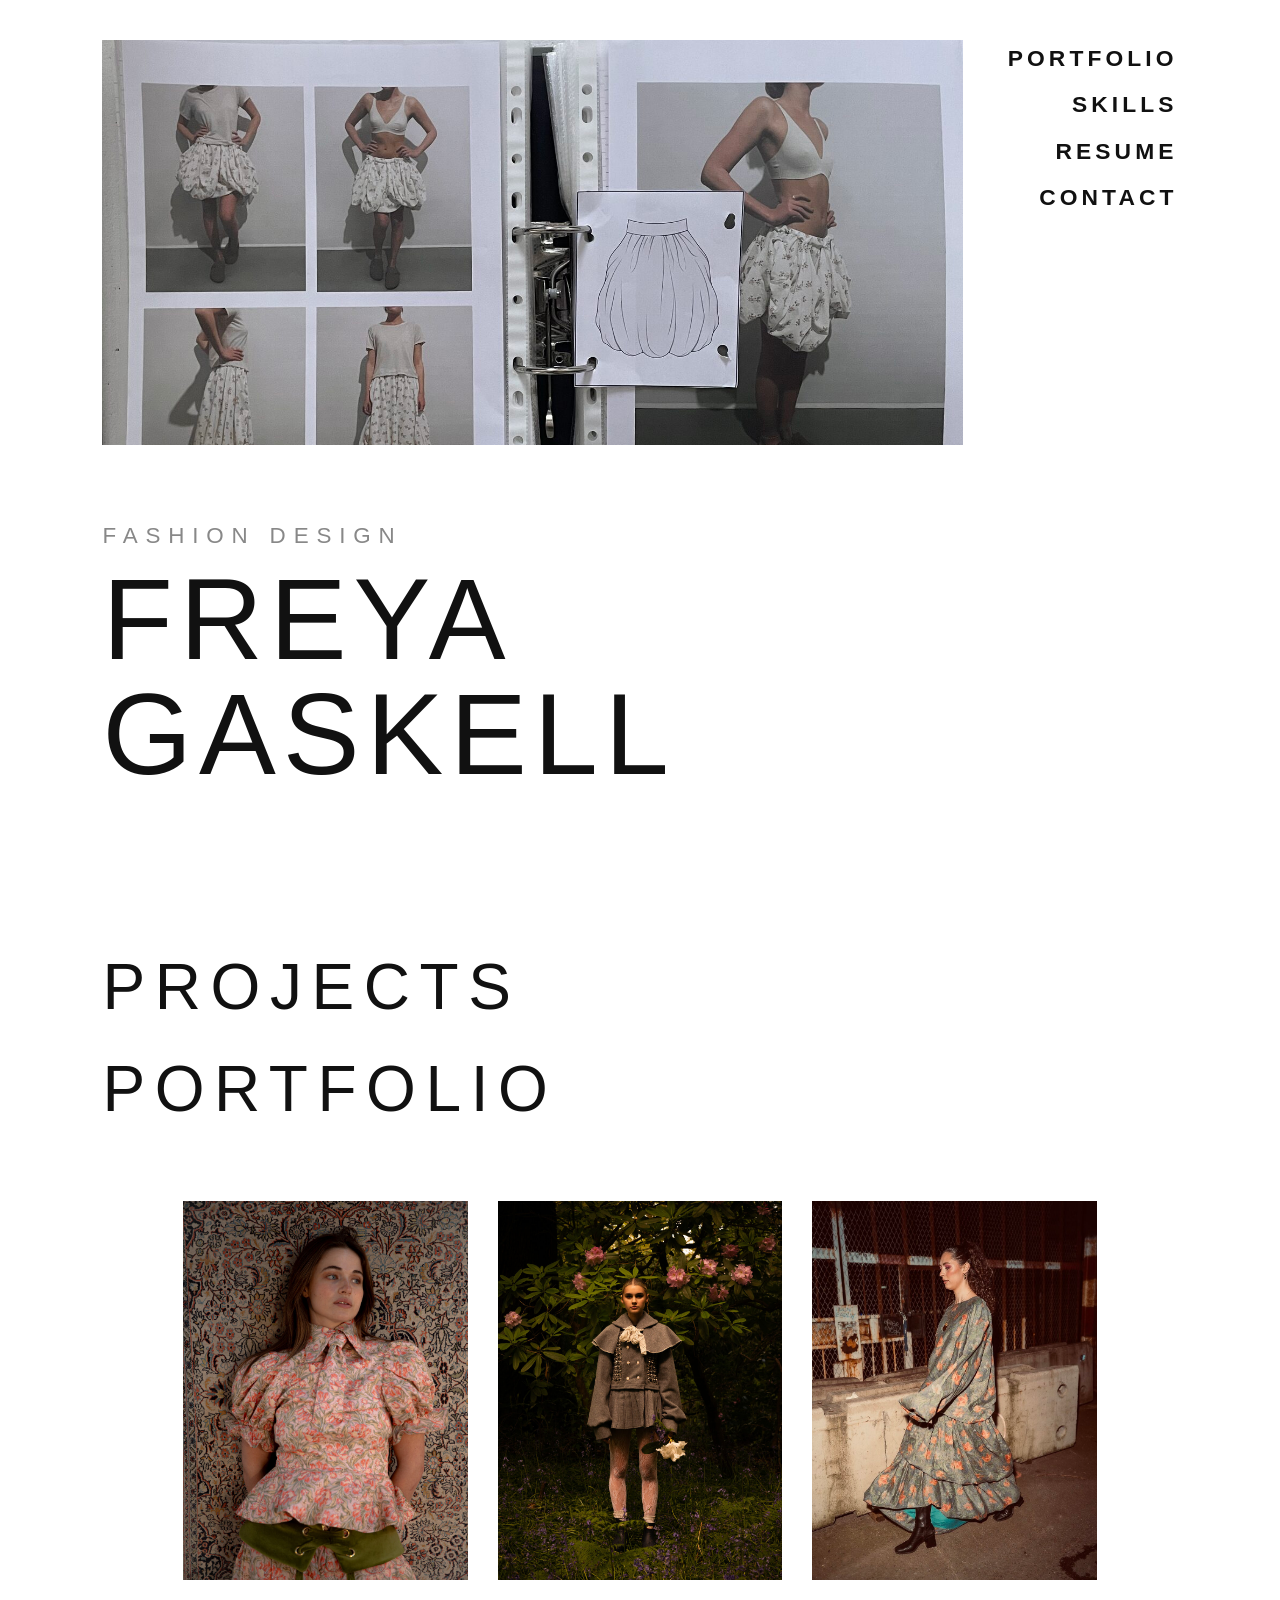
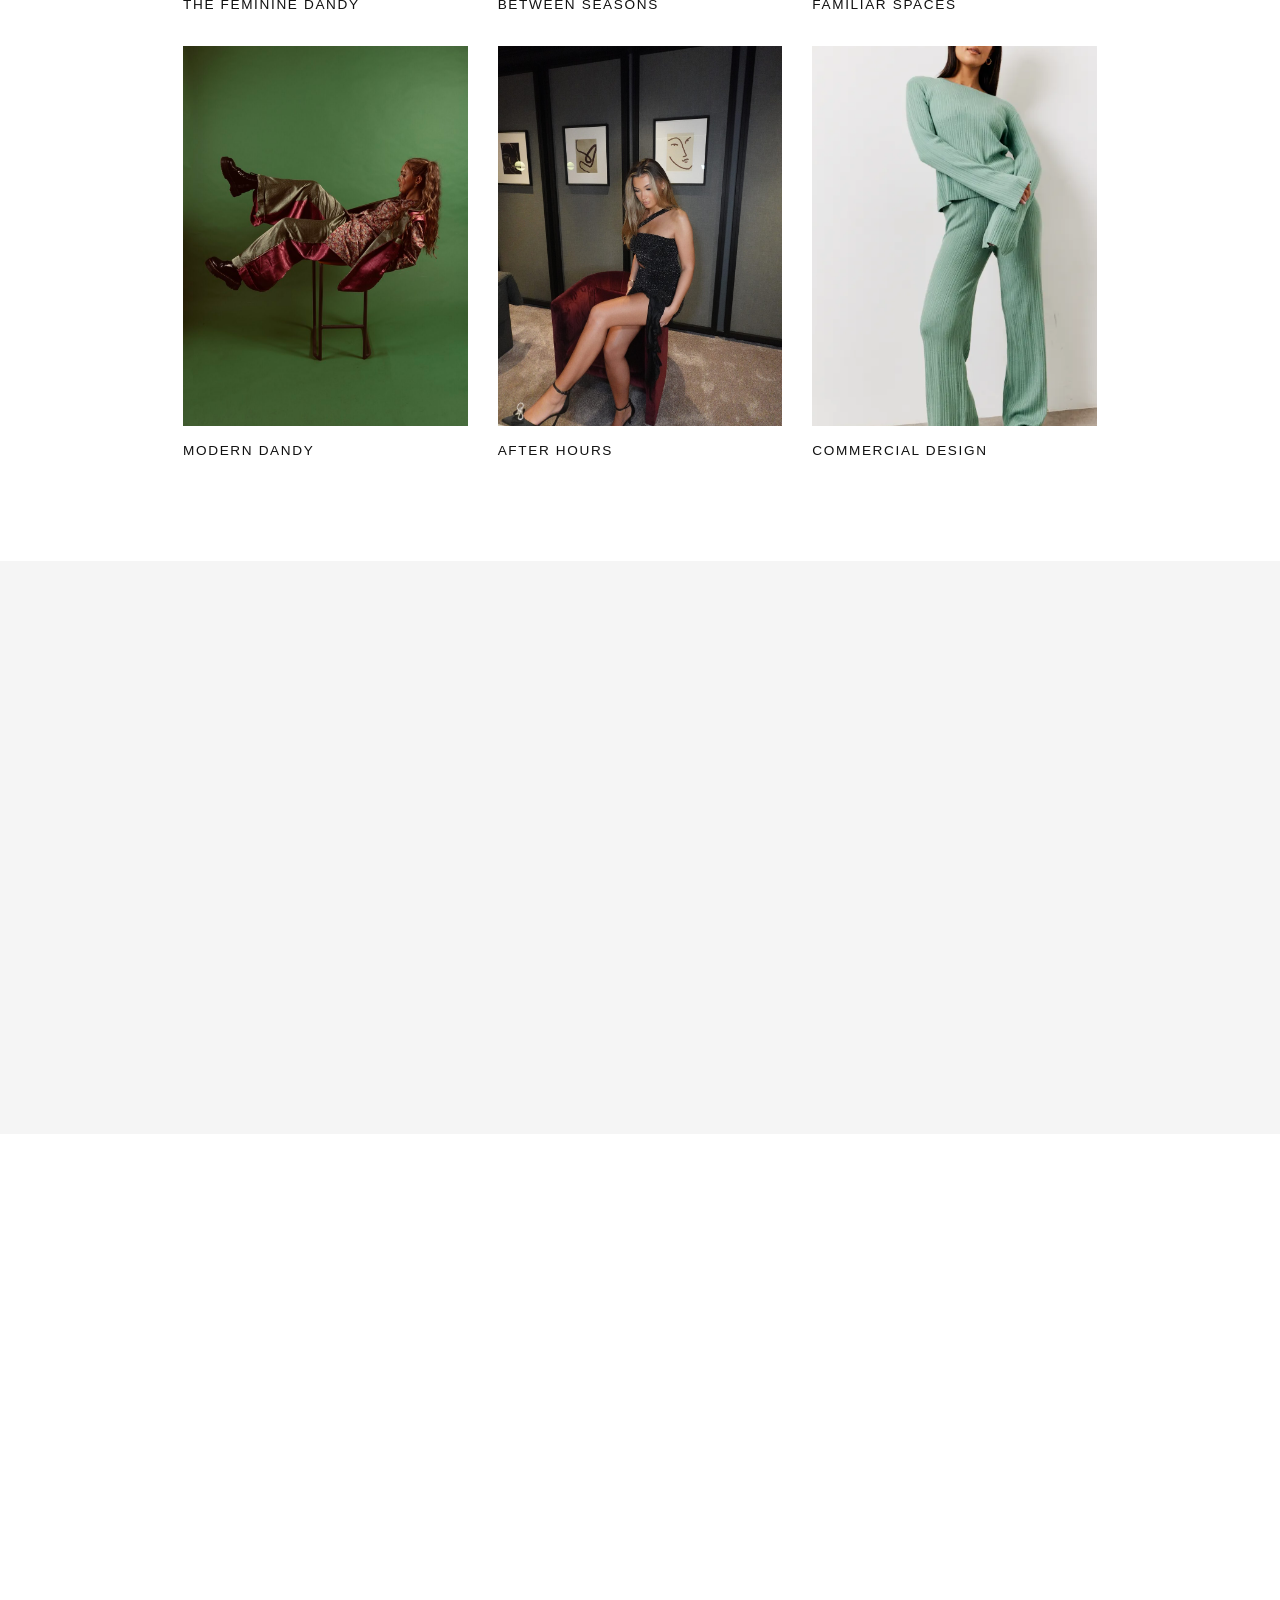
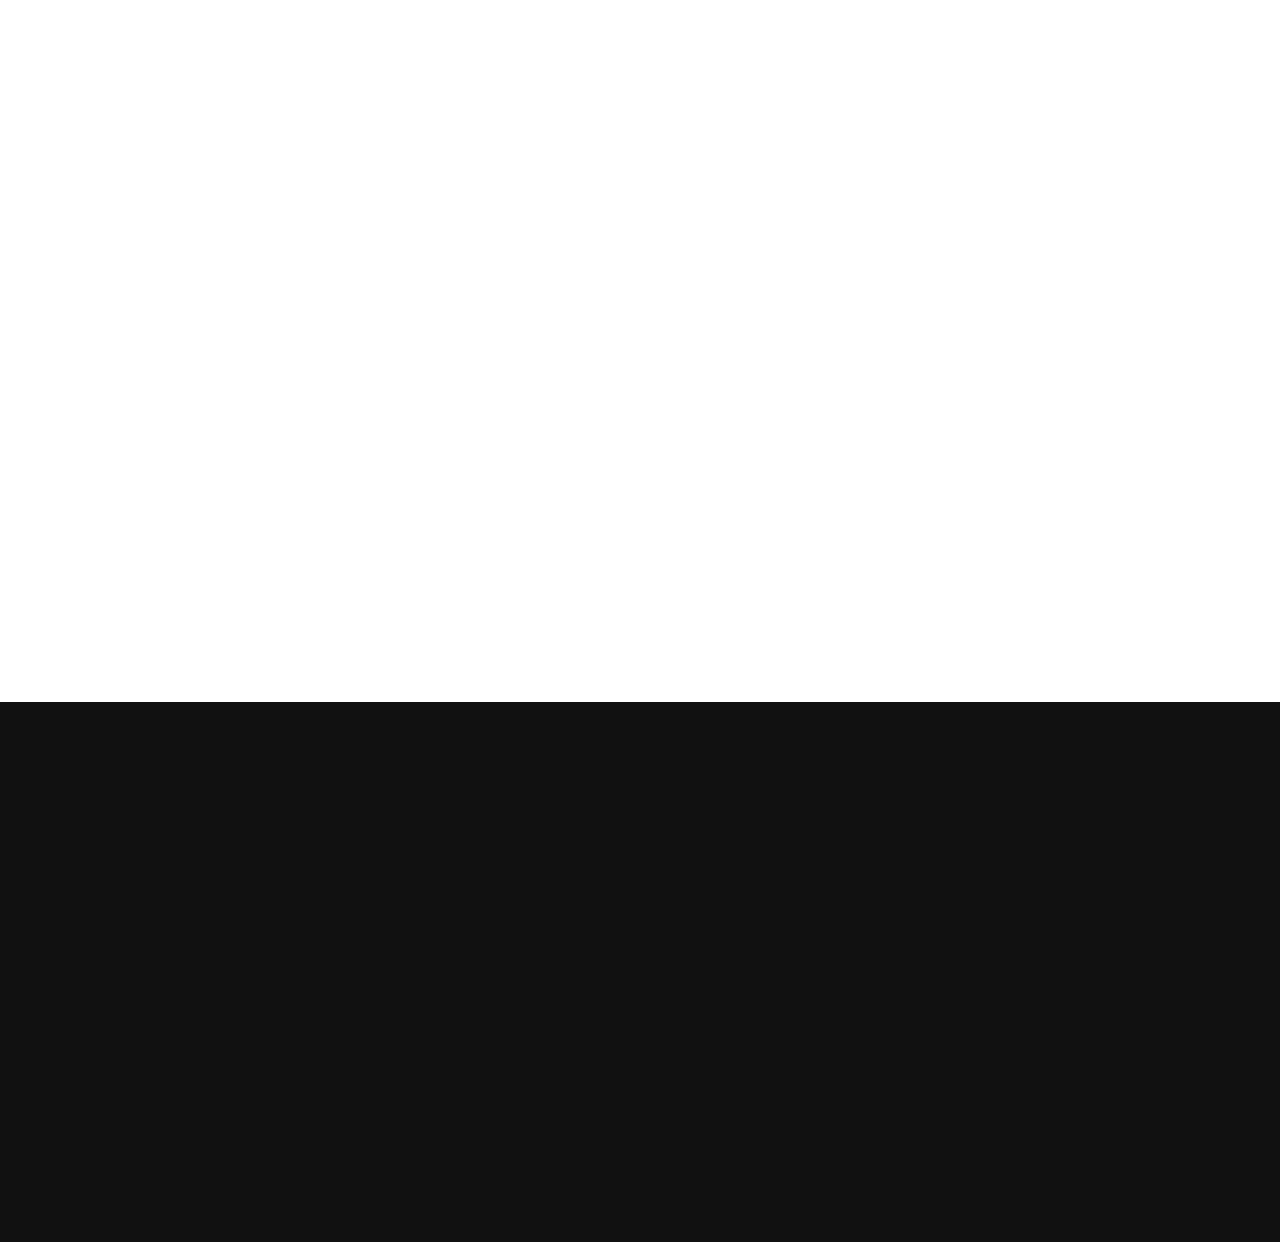
==== index.html @ 7c564629 "Add Familiar Spaces project page, fix back button links, update card image Co-Authored-By: Claude So" ====
<!DOCTYPE html>
<html lang="en">
<head>
<meta charset="UTF-8">
<meta name="viewport" content="width=device-width, initial-scale=1.0">
<title>Freya Gaskell — Fashion Design Portfolio</title>
<meta name="description" content="Fashion design portfolio of Freya Gaskell — BA Fashion Design & Technology student at Manchester Metropolitan University. Projects, skills, resume and contact.">
<link rel="icon" href="data:image/svg+xml,<svg xmlns='http://www.w3.org/2000/svg' viewBox='0 0 100 100'><text y='.9em' font-size='90'>✦</text></svg>">
<link href="https://fonts.cdnfonts.com/css/glacial-indifference-2" rel="stylesheet">
<style>
  /* ── Reset & Base ── */
  *, *::before, *::after { margin: 0; padding: 0; box-sizing: border-box; }

  :root {
    --gold: #C9A96E;
    --gold-light: rgba(201, 169, 110, 0.15);
    --black: #111;
    --white: #fff;
    --grey: #888;
    --light-grey: #f5f5f5;
    --heading: 'Glacial Indifference', Helvetica, Arial, sans-serif;
    --body: 'Glacial Indifference', Helvetica, Arial, sans-serif;
  }

  html {
    scroll-behavior: smooth;
    font-size: 16px;
  }

  body {
    font-family: var(--body);
    font-weight: 300;
    color: var(--black);
    background: var(--white);
    line-height: 1.6;
    overflow-x: hidden;
    -webkit-font-smoothing: antialiased;
  }

  ::selection {
    background: var(--gold);
    color: var(--white);
  }

  img { display: block; max-width: 100%; }

  a {
    color: inherit;
    text-decoration: none;
  }

  /* ── Fade-in animation ── */
  .reveal {
    opacity: 0;
    transform: translateY(30px);
    transition: opacity 0.8s ease, transform 0.8s ease;
  }
  .reveal.visible {
    opacity: 1;
    transform: translateY(0);
  }

  /* ── Section common ── */
  section {
    width: 100%;
    padding: 36px 8% 100px;
    scroll-margin-top: 56px;
  }

  #hero {
    scroll-margin-top: 0;
  }

  .section-heading {
    font-family: var(--heading);
    font-weight: 300;
    font-size: clamp(2.4rem, 5vw, 4rem);
    letter-spacing: 0.15em;
    text-transform: uppercase;
    margin-bottom: 60px;
  }

  .section-label {
    font-family: var(--body);
    font-weight: 400;
    font-size: 0.72rem;
    letter-spacing: 0.28em;
    text-transform: uppercase;
    color: var(--grey);
    margin-bottom: 10px;
    display: block;
  }

  #contact .section-label {
    color: rgba(255,255,255,0.45);
  }

  /* ═══════════════════════════════════
     STICKY NAV
  ═══════════════════════════════════ */
  .sticky-nav {
    position: fixed;
    top: 0;
    left: 0;
    right: 0;
    z-index: 900;
    background: rgba(255,255,255,0.95);
    backdrop-filter: blur(10px);
    -webkit-backdrop-filter: blur(10px);
    display: flex;
    align-items: center;
    justify-content: space-between;
    padding: 16px 8%;
    border-bottom: 1px solid rgba(0,0,0,0.06);
    transform: translateY(-100%);
    transition: transform 0.4s ease;
  }

  .sticky-nav.visible {
    transform: translateY(0);
  }

  .sticky-nav-brand {
    font-family: var(--heading);
    font-weight: 400;
    font-size: 0.8rem;
    letter-spacing: 0.22em;
    text-transform: uppercase;
  }

  .sticky-nav-links {
    display: flex;
    gap: 28px;
  }

  .sticky-nav-links a {
    font-family: var(--body);
    font-weight: 500;
    font-size: 0.78rem;
    letter-spacing: 0.14em;
    text-transform: uppercase;
    color: var(--grey);
    transition: color 0.3s;
  }

  .sticky-nav-links a:hover,
  .sticky-nav-links a.active {
    color: var(--black);
  }

  .sticky-nav-links a.active {
    border-bottom: 1px solid var(--gold);
    padding-bottom: 2px;
  }

  /* ═══════════════════════════════════
     BACK TO TOP
  ═══════════════════════════════════ */
  .back-to-top {
    position: fixed;
    bottom: 32px;
    right: 32px;
    z-index: 800;
    width: 44px;
    height: 44px;
    border-radius: 50%;
    background: var(--black);
    color: var(--white);
    border: none;
    cursor: pointer;
    display: flex;
    align-items: center;
    justify-content: center;
    opacity: 0;
    pointer-events: none;
    transform: translateY(10px);
    transition: opacity 0.3s, transform 0.3s, background 0.3s;
  }

  .back-to-top.visible {
    opacity: 1;
    pointer-events: all;
    transform: translateY(0);
  }

  .back-to-top:hover {
    background: var(--gold);
  }

  .back-to-top svg {
    width: 18px;
    height: 18px;
  }

  /* ═══════════════════════════════════
     HERO
  ═══════════════════════════════════ */
  #hero {
    min-height: 100vh;
    display: flex;
    flex-direction: column;
    align-items: flex-start;
    padding-top: 0;
    padding-bottom: 12vh;
    position: relative;
  }

  .hero-banner {
    width: 80%;
    max-height: 45vh;
    margin-top: 40px;
    overflow: hidden;
  }

  .hero-banner img {
    width: 100%;
    height: 100%;
    object-fit: cover;
    object-position: center top;
  }

  .hero-content {
    margin-top: auto;
  }

  .hero-nav {
    position: absolute;
    top: 40px;
    right: 8%;
    display: flex;
    flex-direction: column;
    align-items: flex-end;
    gap: 10px;
  }

  .hero-nav a {
    transition: color 0.3s;
  }

  .hero-nav a:hover {
    color: var(--gold);
  }

  .nav-link {
    font-family: var(--body);
    font-weight: 600;
    font-size: 1.425rem;
    letter-spacing: 0.18em;
    text-transform: uppercase;
  }

  .hero-subtitle {
    font-family: var(--heading);
    font-weight: 300;
    font-size: clamp(1rem, 2vw, 1.4rem);
    letter-spacing: 0.35em;
    text-transform: uppercase;
    color: var(--grey);
    margin-bottom: 8px;
  }

  .hero-title {
    font-family: var(--heading);
    font-weight: 300;
    font-size: clamp(3.2rem, 9vw, 7.5rem);
    letter-spacing: 0.06em;
    line-height: 1;
    text-transform: uppercase;
  }

  /* ═══════════════════════════════════
     PORTFOLIO
  ═══════════════════════════════════ */
  #portfolio {
    background: var(--white);
  }

  .portfolio-grid {
    display: grid;
    grid-template-columns: repeat(3, 1fr);
    gap: 30px;
    max-width: 85%;
    margin: 0 auto;
  }

  .portfolio-card {
    cursor: pointer;
    position: relative;
  }

  .portfolio-card .card-img {
    position: relative;
    overflow: hidden;
    aspect-ratio: 3/4;
    background: var(--light-grey);
  }

  .portfolio-card .card-img img {
    width: 100%;
    height: 100%;
    object-fit: cover;
    transition: transform 0.6s ease;
  }

  .portfolio-card .card-img::after {
    content: '';
    position: absolute;
    inset: 0;
    background: var(--gold);
    opacity: 0;
    transition: opacity 0.4s ease;
    pointer-events: none;
  }

  .portfolio-card:hover .card-img::after {
    opacity: 0.18;
  }

  .portfolio-card:hover .card-img img {
    transform: scale(1.03);
  }

  .portfolio-card .card-title {
    font-family: var(--body);
    font-weight: 400;
    font-size: 0.85rem;
    letter-spacing: 0.12em;
    text-transform: uppercase;
    margin-top: 14px;
  }

  /* ── Project Detail Overlay ── */
  .project-overlay {
    position: fixed;
    inset: 0;
    background: var(--white);
    z-index: 1000;
    overflow-y: auto;
    opacity: 0;
    pointer-events: none;
    transition: opacity 0.5s ease;
  }

  .project-overlay.active {
    opacity: 1;
    pointer-events: all;
  }

  .project-detail {
    max-width: 900px;
    margin: 0 auto;
    padding: 60px 8%;
  }

  .project-back {
    display: inline-flex;
    align-items: center;
    gap: 8px;
    font-family: var(--body);
    font-weight: 400;
    font-size: 0.85rem;
    letter-spacing: 0.12em;
    text-transform: uppercase;
    cursor: pointer;
    background: none;
    border: none;
    color: var(--black);
    margin-bottom: 40px;
    transition: color 0.3s;
  }

  .project-back:hover {
    color: var(--gold);
  }

  .project-back svg {
    width: 18px;
    height: 18px;
  }

  .project-detail-img {
    width: 100%;
    aspect-ratio: 16/10;
    background: var(--light-grey);
    margin-bottom: 40px;
    overflow: hidden;
  }

  .project-detail-img img {
    width: 100%;
    height: 100%;
    object-fit: cover;
  }

  .project-detail h2 {
    font-family: var(--heading);
    font-weight: 400;
    font-size: clamp(1.8rem, 4vw, 2.8rem);
    letter-spacing: 0.08em;
    text-transform: uppercase;
    margin-bottom: 24px;
  }

  .project-detail p {
    font-family: var(--body);
    font-weight: 300;
    font-size: 1rem;
    line-height: 1.8;
    color: #444;
    max-width: 640px;
  }

  /* ═══════════════════════════════════
     SKILLS
  ═══════════════════════════════════ */
  #skills {
    background: var(--light-grey);
  }

  .skills-grid {
    display: grid;
    grid-template-columns: repeat(auto-fill, minmax(220px, 1fr));
    gap: 0;
  }

  .skill-item {
    padding: 28px 0;
    border-bottom: 1px solid rgba(0,0,0,0.08);
    font-family: var(--heading);
    font-weight: 400;
    font-size: clamp(1.1rem, 2vw, 1.35rem);
    letter-spacing: 0.06em;
  }

  /* ═══════════════════════════════════
     RESUME
  ═══════════════════════════════════ */
  #resume {
    background: var(--white);
  }

  .resume-columns {
    display: grid;
    grid-template-columns: 1fr 1fr;
    gap: 60px 80px;
  }

  .resume-col h3 {
    font-family: var(--heading);
    font-weight: 400;
    font-size: 1.5rem;
    letter-spacing: 0.1em;
    text-transform: uppercase;
    margin-bottom: 40px;
    color: var(--gold);
  }

  .timeline {
    position: relative;
    padding-left: 28px;
  }

  .timeline::before {
    content: '';
    position: absolute;
    left: 5px;
    top: 6px;
    bottom: 0;
    width: 1px;
    background: rgba(0,0,0,0.12);
  }

  .timeline-item {
    position: relative;
    margin-bottom: 36px;
  }

  .timeline-item::before {
    content: '';
    position: absolute;
    left: -28px;
    top: 7px;
    width: 11px;
    height: 11px;
    border-radius: 50%;
    background: var(--gold);
    border: 2px solid var(--white);
    box-shadow: 0 0 0 1px var(--gold);
  }

  .timeline-year {
    font-family: var(--body);
    font-weight: 600;
    font-size: 0.78rem;
    letter-spacing: 0.12em;
    text-transform: uppercase;
    color: var(--gold);
    margin-bottom: 4px;
  }

  .timeline-title {
    font-family: var(--body);
    font-weight: 500;
    font-size: 0.95rem;
    letter-spacing: 0.02em;
    margin-bottom: 4px;
  }

  .timeline-desc {
    font-family: var(--body);
    font-weight: 300;
    font-size: 0.85rem;
    color: var(--grey);
    line-height: 1.6;
  }

  /* ═══════════════════════════════════
     CONTACT
  ═══════════════════════════════════ */
  #contact {
    background: var(--black);
    color: var(--white);
    min-height: 60vh;
    display: flex;
    flex-direction: column;
    justify-content: center;
  }

  #contact .section-heading {
    color: var(--white);
  }

  .contact-info {
    display: flex;
    flex-direction: column;
    gap: 18px;
  }

  .contact-info a,
  .contact-info span {
    font-family: var(--heading);
    font-weight: 300;
    font-size: clamp(1.1rem, 2.5vw, 1.6rem);
    letter-spacing: 0.04em;
    transition: color 0.3s;
  }

  .contact-info a:hover {
    color: var(--gold);
  }

  .contact-divider {
    width: 50px;
    height: 1px;
    background: var(--gold);
    margin: 24px 0;
  }

  .contact-social {
    display: flex;
    gap: 30px;
  }

  .contact-social a {
    font-family: var(--body);
    font-weight: 400;
    font-size: 0.95rem;
    letter-spacing: 0.14em;
    text-transform: uppercase;
    color: var(--white);
    transition: color 0.3s;
  }

  .contact-social a:hover {
    color: var(--gold);
  }

  /* ═══════════════════════════════════
     RESPONSIVE
  ═══════════════════════════════════ */

  /* Tablet */
  @media (max-width: 900px) {
    .portfolio-grid {
      grid-template-columns: repeat(2, 1fr);
      gap: 24px;
    }
    .resume-columns {
      grid-template-columns: 1fr;
      gap: 40px;
    }
    .hero-nav {
      position: static;
      flex-direction: row;
      flex-wrap: wrap;
      gap: 16px 28px;
      margin-top: 40px;
    }
    #hero {
      padding-bottom: 8vh;
    }
    .nav-link {
      font-size: 1.15rem;
    }
    .skills-grid {
      grid-template-columns: repeat(2, 1fr);
    }
    .hero-banner {
      width: 100%;
    }
    .sticky-nav-links {
      gap: 20px;
    }
  }

  /* Mobile */
  @media (max-width: 600px) {
    section {
      padding: 28px 5% 60px;
    }
    .section-heading {
      font-size: clamp(1.8rem, 8vw, 2.4rem);
      letter-spacing: 0.1em;
      margin-bottom: 40px;
    }

    /* Hero */
    #hero {
      min-height: 100svh;
      padding-bottom: 10vh;
      padding-top: 30px;
    }
    .hero-banner {
      margin-top: 20px;
    }
    .hero-nav {
      gap: 12px 24px;
      margin-top: 32px;
    }
    .nav-link {
      font-size: 0.95rem;
      padding: 6px 0;
    }
    .hero-title {
      font-size: clamp(2.6rem, 14vw, 4.5rem);
    }
    .hero-subtitle {
      font-size: 0.85rem;
      letter-spacing: 0.25em;
    }

    /* Portfolio */
    .portfolio-grid {
      grid-template-columns: 1fr;
      gap: 28px;
      max-width: 100%;
    }
    .portfolio-card .card-img {
      aspect-ratio: 4/5;
    }
    .portfolio-card .card-title {
      margin-top: 10px;
      font-size: 0.8rem;
    }

    /* Project overlay */
    .project-detail {
      padding: 30px 5%;
    }
    .project-back {
      margin-bottom: 24px;
      padding: 8px 0;
    }
    .project-detail-img {
      aspect-ratio: 4/3;
      margin-bottom: 28px;
    }
    .project-detail h2 {
      font-size: 1.5rem;
      margin-bottom: 16px;
    }
    .project-detail p {
      font-size: 0.9rem;
      line-height: 1.7;
    }

    /* Skills */
    .skills-grid {
      grid-template-columns: 1fr;
    }
    .skill-item {
      padding: 20px 0;
      font-size: 1.05rem;
    }

    /* Resume */
    .resume-col h3 {
      font-size: 1.25rem;
      margin-bottom: 28px;
    }
    .timeline-item {
      margin-bottom: 28px;
    }
    .timeline-title {
      font-size: 0.9rem;
    }
    .timeline-desc {
      font-size: 0.82rem;
    }

    /* Contact */
    #contact {
      min-height: auto;
      padding-top: 60px;
      padding-bottom: 60px;
    }
    .contact-info a,
    .contact-info span {
      font-size: 1.05rem;
      word-break: break-all;
    }
    .contact-social {
      gap: 20px;
    }
    .contact-social a {
      font-size: 0.8rem;
      padding: 6px 0;
    }
    .hero-banner {
      width: 100%;
    }
    .sticky-nav-brand {
      font-size: 0.7rem;
    }
    .sticky-nav-links {
      gap: 14px;
    }
    .sticky-nav-links a {
      font-size: 0.7rem;
    }
    .back-to-top {
      bottom: 20px;
      right: 20px;
      width: 38px;
      height: 38px;
    }
  }

  /* Small phones */
  @media (max-width: 380px) {
    section {
      padding: 50px 4.5%;
    }
    .hero-title {
      font-size: 2.4rem;
    }
    .nav-link {
      font-size: 0.85rem;
    }
    .skills-grid {
      grid-template-columns: 1fr;
    }
  }
</style>
</head>
<body>

<!-- ════════ HERO ════════ -->
<!-- ════════ STICKY NAV ════════ -->
<nav class="sticky-nav" id="stickyNav" aria-label="Main navigation">
  <a href="#hero" class="sticky-nav-brand">Freya Gaskell</a>
  <div class="sticky-nav-links">
    <a href="#portfolio">Portfolio</a>
    <a href="#skills">Skills</a>
    <a href="#resume">Resume</a>
    <a href="#contact">Contact</a>
  </div>
</nav>

<!-- ════════ BACK TO TOP ════════ -->
<button class="back-to-top" id="backToTop" aria-label="Back to top">
  <svg viewBox="0 0 24 24" fill="none" stroke="currentColor" stroke-width="1.5"><path d="M12 19V5m0 0l-6 6m6-6l6 6"/></svg>
</button>

<section id="hero">
  <nav class="hero-nav" aria-label="Page navigation">
    <a href="#portfolio" class="nav-link">Portfolio</a>
    <a href="#skills" class="nav-link">Skills</a>
    <a href="#resume" class="nav-link">Resume</a>
    <a href="#contact" class="nav-link">Contact</a>
  </nav>
  <div class="hero-banner">
    <img src="img/banner.JPG" alt="Freya Gaskell banner">
  </div>
  <div class="hero-content reveal">
    <p class="hero-subtitle">Fashion Design</p>
    <h1 class="hero-title">Freya<br>Gaskell</h1>
  </div>
</section>

<!-- ════════ PORTFOLIO ════════ -->
<section id="portfolio">
  <h2 class="section-heading reveal">Projects<br>Portfolio</h2>
  <div class="portfolio-grid">
    <a class="portfolio-card reveal" href="projects/the-feminine-dandy.html">
      <div class="card-img"><img src="img/femine-dandy.jpg" alt="The Feminine Dandy" loading="lazy"></div>
      <p class="card-title">The Feminine Dandy</p>
    </a>
    <a class="portfolio-card reveal" href="projects/between-seasons.html">
      <div class="card-img"><img src="img/between-seasons.jpg" alt="Between Seasons" loading="lazy"></div>
      <p class="card-title">Between Seasons</p>
    </a>
    <a class="portfolio-card reveal" href="projects/familiar-spaces.html">
      <div class="card-img"><img src="img/familiar-spaces/01.jpg" alt="Familiar Spaces" loading="lazy"></div>
      <p class="card-title">Familiar Spaces</p>
    </a>
    <div class="portfolio-card reveal" data-project="modern-dandy">
      <div class="card-img"><img src="img/modern-dandy.jpg" alt="Modern Dandy" loading="lazy"></div>
      <p class="card-title">Modern Dandy</p>
    </div>
    <div class="portfolio-card reveal" data-project="after-hours">
      <div class="card-img"><img src="img/after-hours.JPG" alt="After Hours" loading="lazy"></div>
      <p class="card-title">After Hours</p>
    </div>
    <div class="portfolio-card reveal" data-project="commercial-design">
      <div class="card-img"><img src="img/commercial-design.PNG" alt="Commercial Design" loading="lazy"></div>
      <p class="card-title">Commercial Design</p>
    </div>
  </div>
</section>

<!-- ════════ PROJECT OVERLAY ════════ -->
<div class="project-overlay" id="projectOverlay" role="dialog" aria-modal="true" aria-label="Project detail">
  <div class="project-detail">
    <button class="project-back" id="projectBack">
      <svg viewBox="0 0 24 24" fill="none" stroke="currentColor" stroke-width="1.5"><path d="M19 12H5m0 0l6-6m-6 6l6 6"/></svg>
      Back
    </button>
    <div class="project-detail-img">
      <img id="projectImg" src="" alt="">
    </div>
    <h2 id="projectTitle"></h2>
    <p id="projectDesc"></p>
  </div>
</div>

<!-- ════════ SKILLS ════════ -->
<section id="skills">
  <h2 class="section-heading reveal">Skills</h2>
  <div class="skills-grid">
    <div class="skill-item reveal">Pattern Cutting</div>
    <div class="skill-item reveal">Sewing</div>
    <div class="skill-item reveal">Adobe InDesign</div>
    <div class="skill-item reveal">Adobe Photoshop</div>
    <div class="skill-item reveal">Adobe Illustrator</div>
    <div class="skill-item reveal">Gerber Technology</div>
    <div class="skill-item reveal">CLO3D</div>
    <div class="skill-item reveal">WGSN</div>
    <div class="skill-item reveal">Fabric Knowledge</div>
    <div class="skill-item reveal">Yarn Knowledge</div>
  </div>
</section>

<!-- ════════ RESUME ════════ -->
<section id="resume">
  <h2 class="section-heading reveal">Resume</h2>
  <div class="resume-columns">

    <!-- Education -->
    <div class="resume-col reveal">
      <h3>Education</h3>
      <div class="timeline">
        <div class="timeline-item">
          <div class="timeline-year">Sept 2022 — Present</div>
          <div class="timeline-title">Manchester Metropolitan University</div>
          <div class="timeline-desc">BA (Hons) Fashion Design &amp; Technology — Fashion Institute. Studying fashion process, production, sustainable technologies and fashion cultures.</div>
        </div>
        <div class="timeline-item">
          <div class="timeline-year">Sept 2019 — June 2021</div>
          <div class="timeline-title">BHASVIC Sixth Form College</div>
          <div class="timeline-desc">Fine Art: A &nbsp;|&nbsp; Textile Design: A* &nbsp;|&nbsp; Philosophy: B</div>
        </div>
        <div class="timeline-item">
          <div class="timeline-year">Sept 2014 — June 2019</div>
          <div class="timeline-title">Warden Park Academy</div>
          <div class="timeline-desc">GCSEs including Art: 8, History: 7, Sociology: 6, Geography: 6, English: 6.</div>
        </div>
      </div>
    </div>

    <!-- Experience -->
    <div class="resume-col reveal">
      <h3>Experience</h3>
      <div class="timeline">
        <div class="timeline-item">
          <div class="timeline-year">July 2024 — July 2025</div>
          <div class="timeline-title">Fashion Design Intern — SKYLAND</div>
          <div class="timeline-desc">Knitwear supplier experience with Boohoo, PrettyLittleThing, Meshki and more. Created CADs selected by brands, compiled trend reports, and liaised with factories in Bangladesh, China &amp; Turkey.</div>
        </div>
        <div class="timeline-item">
          <div class="timeline-year">Feb 2022 — Present</div>
          <div class="timeline-title">Sole Proprietor — Alam0de (Depop)</div>
          <div class="timeline-desc">Sustainable online shop with 22,000 followers and top-rated seller status. Ranked 524 globally on Depop. Organised pop-up shops at Pixie Collective, Brighton.</div>
        </div>
        <div class="timeline-item">
          <div class="timeline-year">Jan 2022 — May 2022</div>
          <div class="timeline-title">Childcare Assistant — Kiddie Capers</div>
          <div class="timeline-desc">Planned activities, maintained safety standards, and communicated with parents on children's progress.</div>
        </div>
        <div class="timeline-item">
          <div class="timeline-year">Nov 2021 — Jan 2022</div>
          <div class="timeline-title">JKA Clothing &amp; Nevaeh Jewellery</div>
          <div class="timeline-desc">Warehouse operations, customer service and supporting fashion designers during peak trading periods.</div>
        </div>
        <div class="timeline-item">
          <div class="timeline-year">Oct 2023</div>
          <div class="timeline-title">Volunteer — Ed Hardy Sample Sale</div>
          <div class="timeline-desc">Supported event operations at the Ed Hardy sample sale.</div>
        </div>
        <div class="timeline-item">
          <div class="timeline-year">July 2018</div>
          <div class="timeline-title">Assistant Designer — CBF Turk Designs</div>
          <div class="timeline-desc">One week of work experience assisting with design tasks.</div>
        </div>
      </div>
    </div>

  </div>
</section>

<!-- ════════ CONTACT ════════ -->
<section id="contact">
  <span class="section-label reveal">Freya Gaskell</span>
  <h2 class="section-heading reveal">Contact</h2>
  <div class="contact-info reveal">
    <a href="mailto:freyagaskell@icloud.com">freyagaskell@icloud.com</a>
    <span>07711776291</span>
  </div>
  <div class="contact-divider reveal"></div>
  <div class="contact-social reveal">
    <a href="https://www.instagram.com/freyagaskelll" target="_blank" rel="noopener">Instagram</a>
    <a href="https://uk.linkedin.com/in/freya-gaskell" target="_blank" rel="noopener">LinkedIn</a>
  </div>
</section>

<script>
(function() {
  /* ── Reveal on scroll ── */
  const revealEls = document.querySelectorAll('.reveal');
  const observer = new IntersectionObserver((entries) => {
    entries.forEach(entry => {
      if (entry.isIntersecting) {
        entry.target.classList.add('visible');
        observer.unobserve(entry.target);
      }
    });
  }, { threshold: 0.12 });
  revealEls.forEach(el => observer.observe(el));

  /* ── Project data ── */
  const projects = {
    'the-feminine-dandy': {
      title: 'The Feminine Dandy',
      img: 'img/femine-dandy.jpg',
      desc: 'An exploration of femininity through the lens of traditional dandyism. This collection reimagines structured menswear silhouettes with soft, romantic fabrics and delicate floral prints — bridging the gap between power dressing and the feminine aesthetic. Each piece balances precision tailoring with fluid draping, creating garments that feel both commanding and effortlessly graceful.'
    },
    'between-seasons': {
      title: 'Between Seasons',
      img: 'img/between-seasons.jpg',
      desc: 'A transitional collection that captures the fleeting moments between autumn and spring. Drawing on natural textures and earthy palettes, the garments are designed to layer and adapt. The project investigates modularity in fashion — pieces that transform with the wearer through shifting weather and mood.'
    },
    'familiar-spaces': {
      title: 'Familiar Spaces',
      img: 'img/familar-spaces.JPG',
      desc: 'Inspired by the emotional resonance of domestic interiors, Familiar Spaces translates the textures, colours and comfort of home into wearable form. Upholstery-weight fabrics, soft knits and muted tones evoke a sense of warmth and belonging. The silhouettes are generous and enveloping, designed to be lived in.'
    },
    'modern-dandy': {
      title: 'Modern Dandy',
      img: 'img/modern-dandy.jpg',
      desc: 'A contemporary take on dandyism that deconstructs the archetypal suit. Over-scaled proportions, unexpected fabric pairings and hand-finished details create a wardrobe for the modern non-conformist. The collection challenges conventions of gendered dressing while celebrating craft and attention to detail.'
    },
    'after-hours': {
      title: 'After Hours',
      img: 'img/after-hours.JPG',
      desc: 'After Hours explores evening dressing with a quiet confidence. Moving away from embellishment and excess, the collection focuses on sculptural simplicity — clean lines, luxurious materials and considered proportion. Each piece is designed for the moment between day and night, work and leisure.'
    },
    'commercial-design': {
      title: 'Commercial Design',
      img: 'img/commercial-design.PNG',
      desc: 'A commercially-driven project developed in collaboration with industry partners. The brief focused on trend forecasting, cost-effective material sourcing and scalable production methods. The resulting capsule collection balances market viability with strong design identity, demonstrating an understanding of the full product development pipeline.'
    }
  };

  /* ── Open project ── */
  const overlay = document.getElementById('projectOverlay');
  const projectImg = document.getElementById('projectImg');
  const projectTitle = document.getElementById('projectTitle');
  const projectDesc = document.getElementById('projectDesc');
  const backBtn = document.getElementById('projectBack');

  document.querySelectorAll('.portfolio-card').forEach(card => {
    card.addEventListener('click', (e) => {
      // If the card is a link (has href), let the browser navigate — skip overlay.
      if (card.tagName === 'A' && card.getAttribute('href')) return;
      const key = card.dataset.project;
      const p = projects[key];
      if (!p) return;
      projectImg.src = p.img;
      projectImg.alt = p.title;
      projectTitle.textContent = p.title;
      projectDesc.textContent = p.desc;
      overlay.classList.add('active');
      overlay.scrollTop = 0;
      document.body.style.overflow = 'hidden';
    });
  });

  /* ── Close project ── */
  function closeProject() {
    overlay.classList.remove('active');
    document.body.style.overflow = '';
  }
  backBtn.addEventListener('click', closeProject);
  document.addEventListener('keydown', e => {
    if (e.key === 'Escape' && overlay.classList.contains('active')) closeProject();
  });

  /* ── Focus trap in overlay ── */
  overlay.addEventListener('keydown', e => {
    if (e.key !== 'Tab') return;
    const focusable = overlay.querySelectorAll('button, a, [tabindex]:not([tabindex="-1"])');
    if (!focusable.length) return;
    const first = focusable[0];
    const last = focusable[focusable.length - 1];
    if (e.shiftKey && document.activeElement === first) { e.preventDefault(); last.focus(); }
    else if (!e.shiftKey && document.activeElement === last) { e.preventDefault(); first.focus(); }
  });

  /* ── Sticky nav show/hide ── */
  const stickyNav = document.getElementById('stickyNav');
  const heroSection = document.getElementById('hero');
  const stickyLinks = stickyNav.querySelectorAll('.sticky-nav-links a');
  const sections = document.querySelectorAll('section[id]');

  function updateStickyNav() {
    const heroBottom = heroSection.getBoundingClientRect().bottom;
    stickyNav.classList.toggle('visible', heroBottom <= 60);
  }
  window.addEventListener('scroll', updateStickyNav, { passive: true });
  updateStickyNav();

  /* ── Active section highlight + URL sync ── */
  let lastHash = '';
  function updateActiveLink() {
    let current = '';
    const atBottom = (window.innerHeight + window.scrollY) >= (document.body.offsetHeight - 10);
    if (atBottom) {
      current = 'contact';
    } else {
      sections.forEach(s => {
        if (s.id === 'hero') return;
        const rect = s.getBoundingClientRect();
        if (rect.top <= 120) current = s.id;
      });
    }
    stickyLinks.forEach(link => {
      link.classList.toggle('active', link.getAttribute('href') === '#' + current);
    });
    const newHash = current ? '#' + current : location.pathname;
    if (newHash !== lastHash) {
      lastHash = newHash;
      history.replaceState(null, '', newHash);
    }
  }
  window.addEventListener('scroll', updateActiveLink, { passive: true });
  updateActiveLink();

  /* ── Back to top ── */
  const backToTop = document.getElementById('backToTop');
  window.addEventListener('scroll', () => {
    backToTop.classList.toggle('visible', window.scrollY > window.innerHeight);
  }, { passive: true });
  backToTop.addEventListener('click', () => {
    window.scrollTo({ top: 0, behavior: 'smooth' });
  });
})();
</script>
</body>
</html>
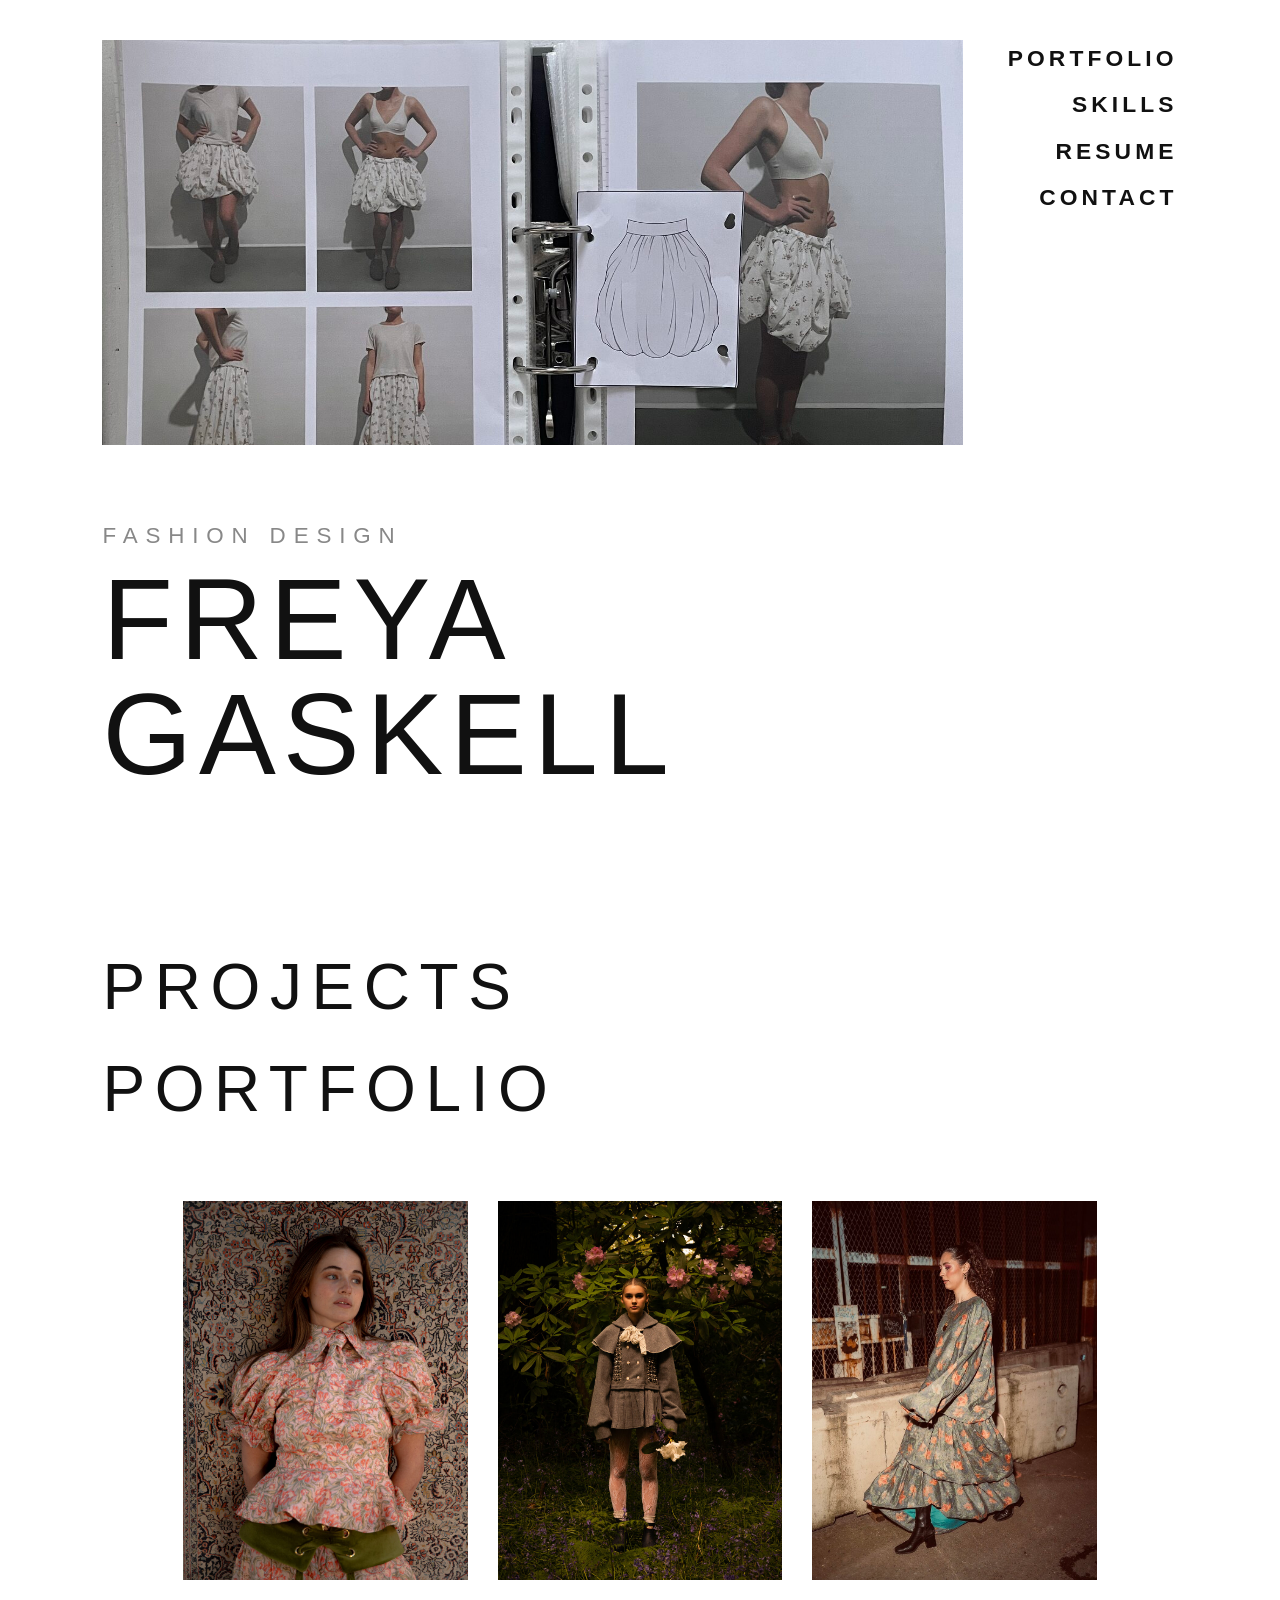
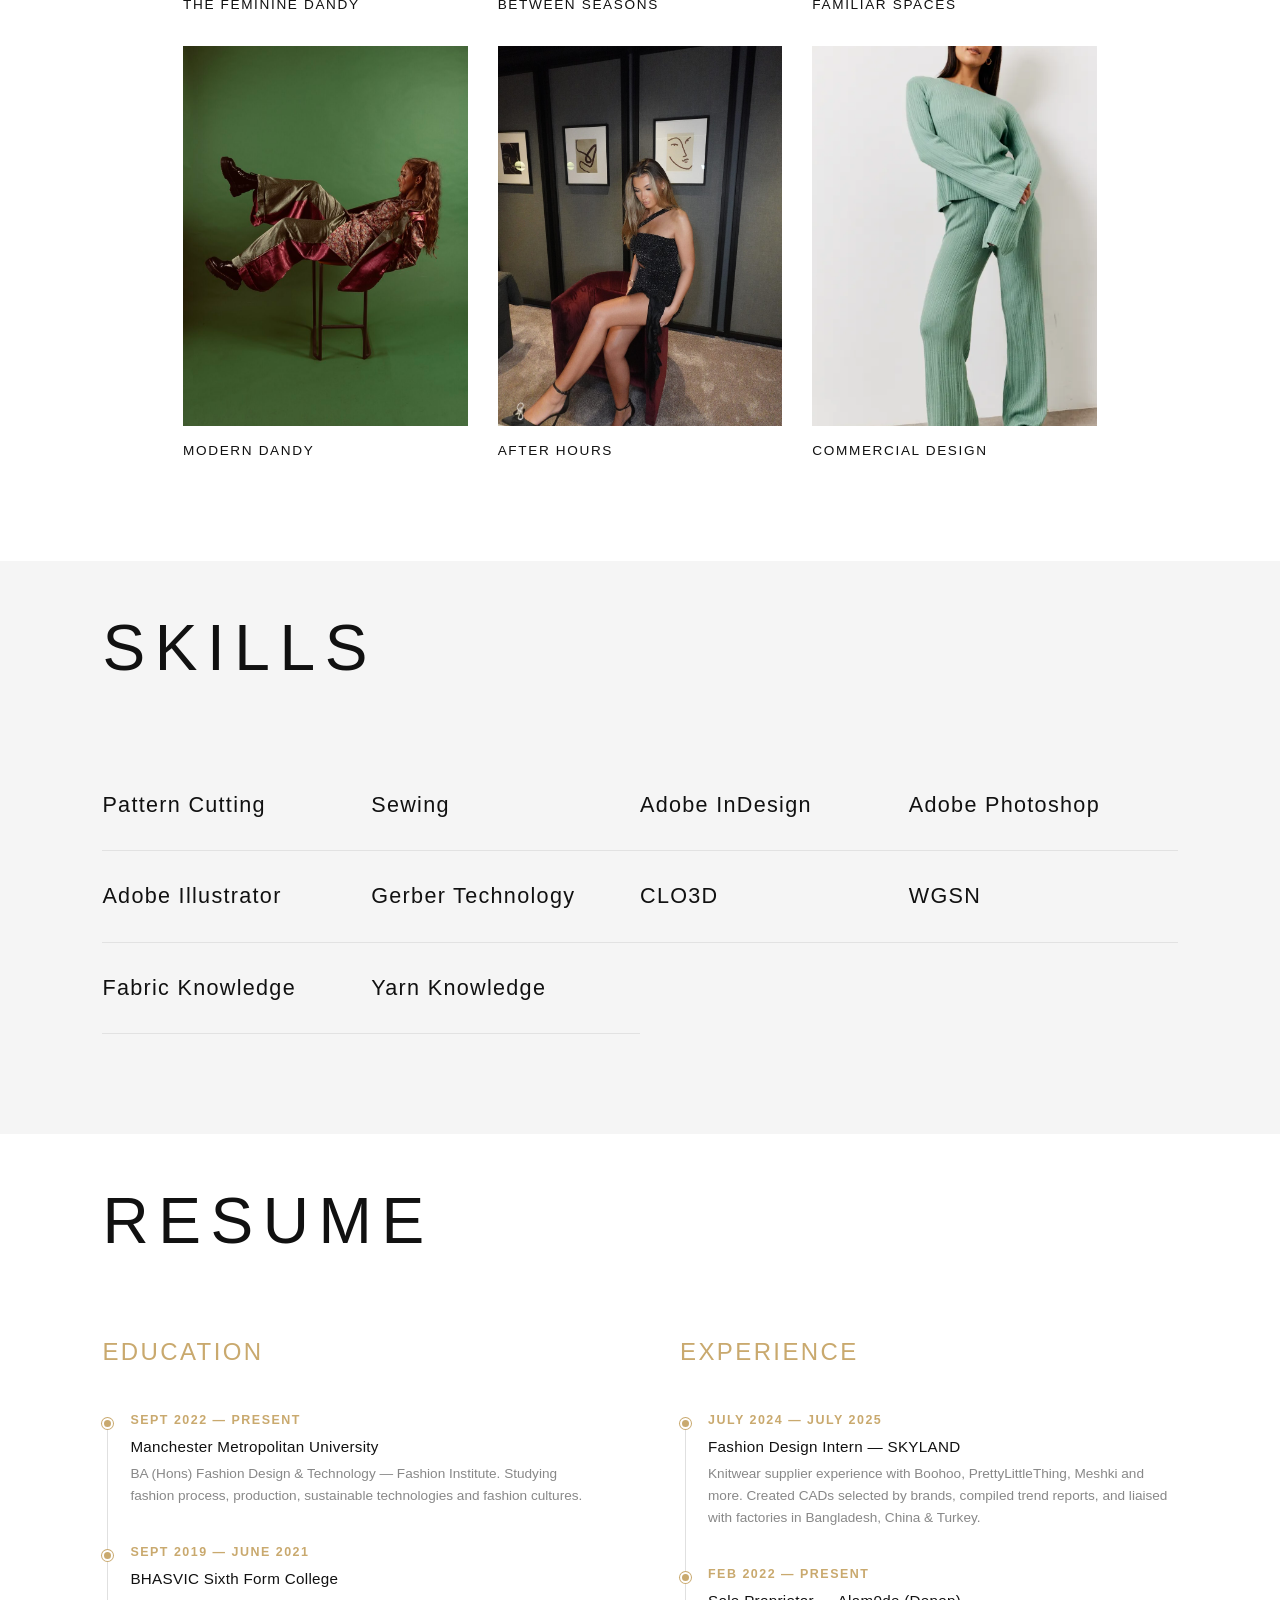
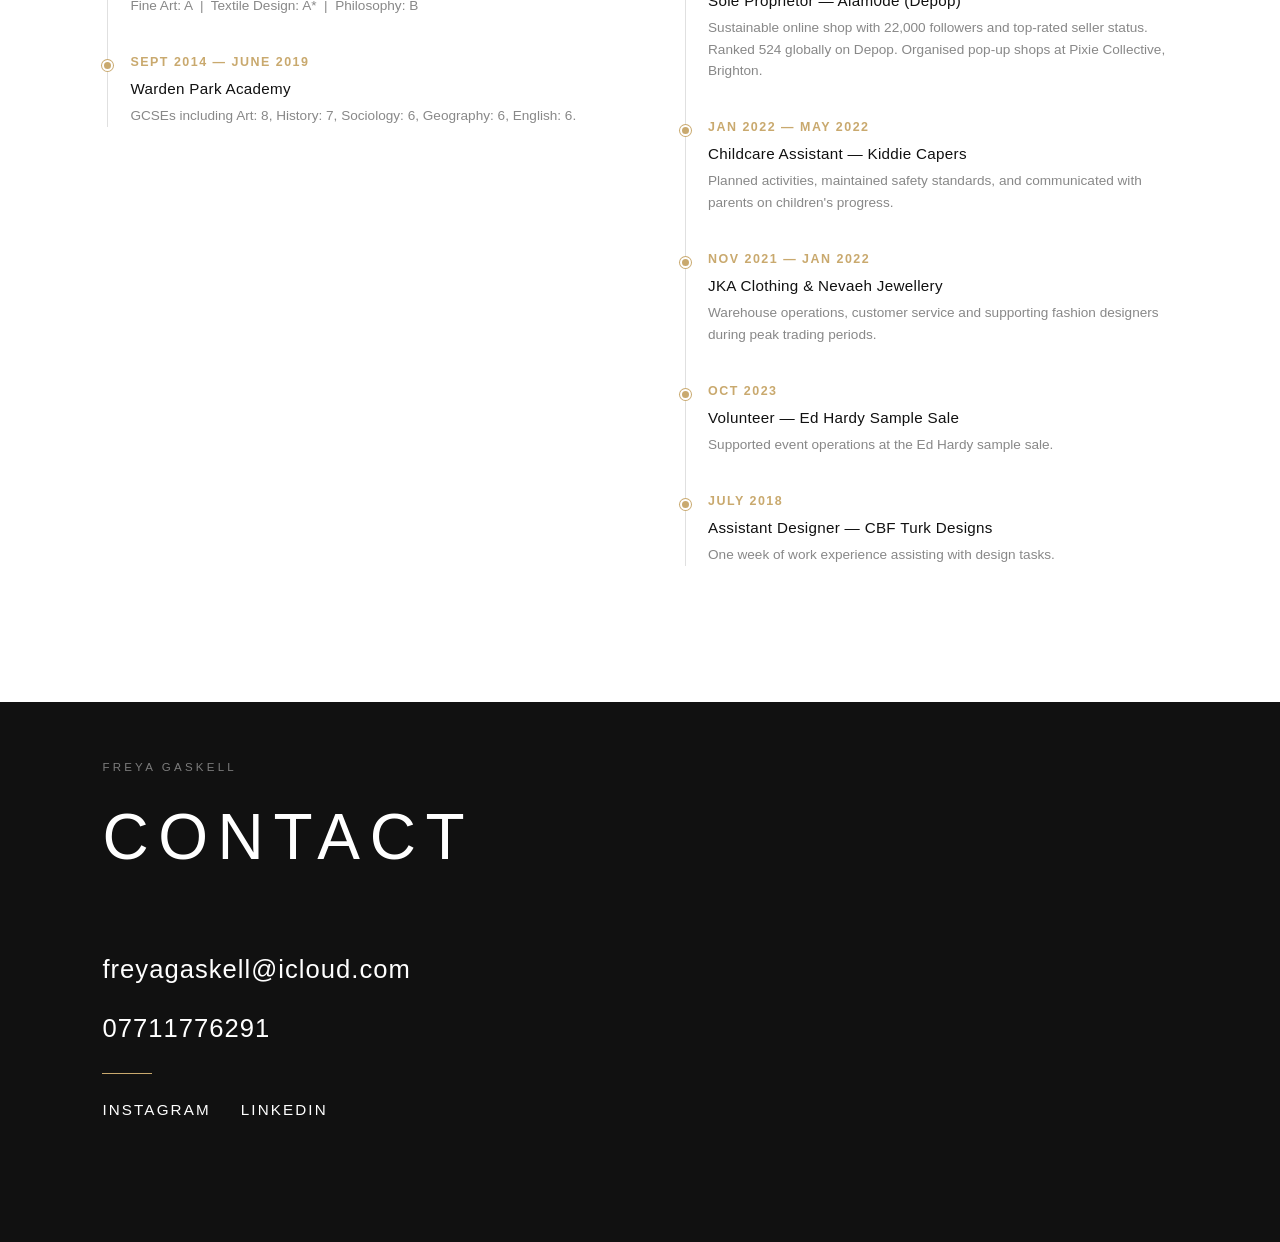
==== commit 267b2f93: "Snap to hash section on load, fix back button scroll Co-Authored-By: Claude Sonnet 4.6 <noreply@anth" ====
--- a/index.html
+++ b/index.html
@@ -945,6 +945,15 @@
 
 <script>
 (function() {
+  /* ── Snap to hash on load (prevents smooth-scroll from top on back-navigation) ── */
+  history.scrollRestoration = 'manual';
+  window.addEventListener('load', function() {
+    if (location.hash) {
+      const el = document.querySelector(location.hash);
+      if (el) el.scrollIntoView({ behavior: 'instant' });
+    }
+  });
+
   /* ── Reveal on scroll ── */
   const revealEls = document.querySelectorAll('.reveal');
   const observer = new IntersectionObserver((entries) => {
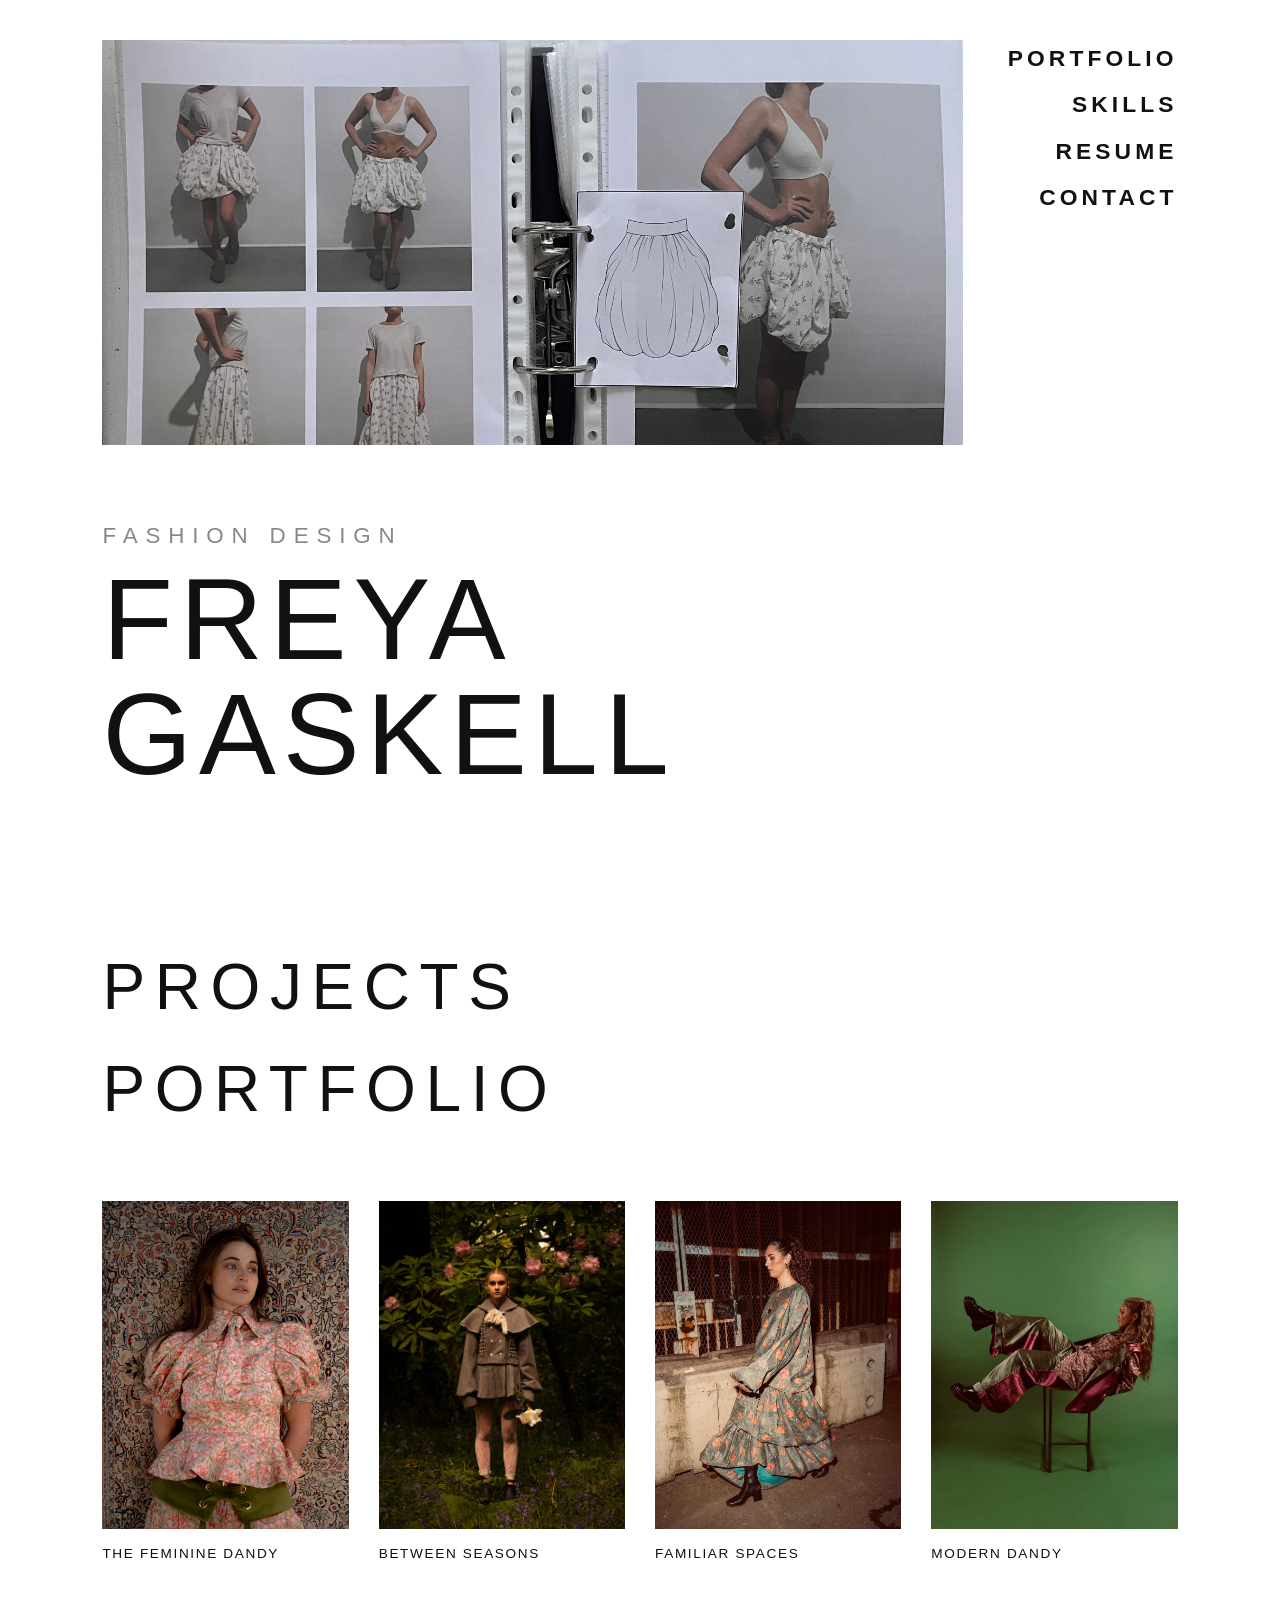
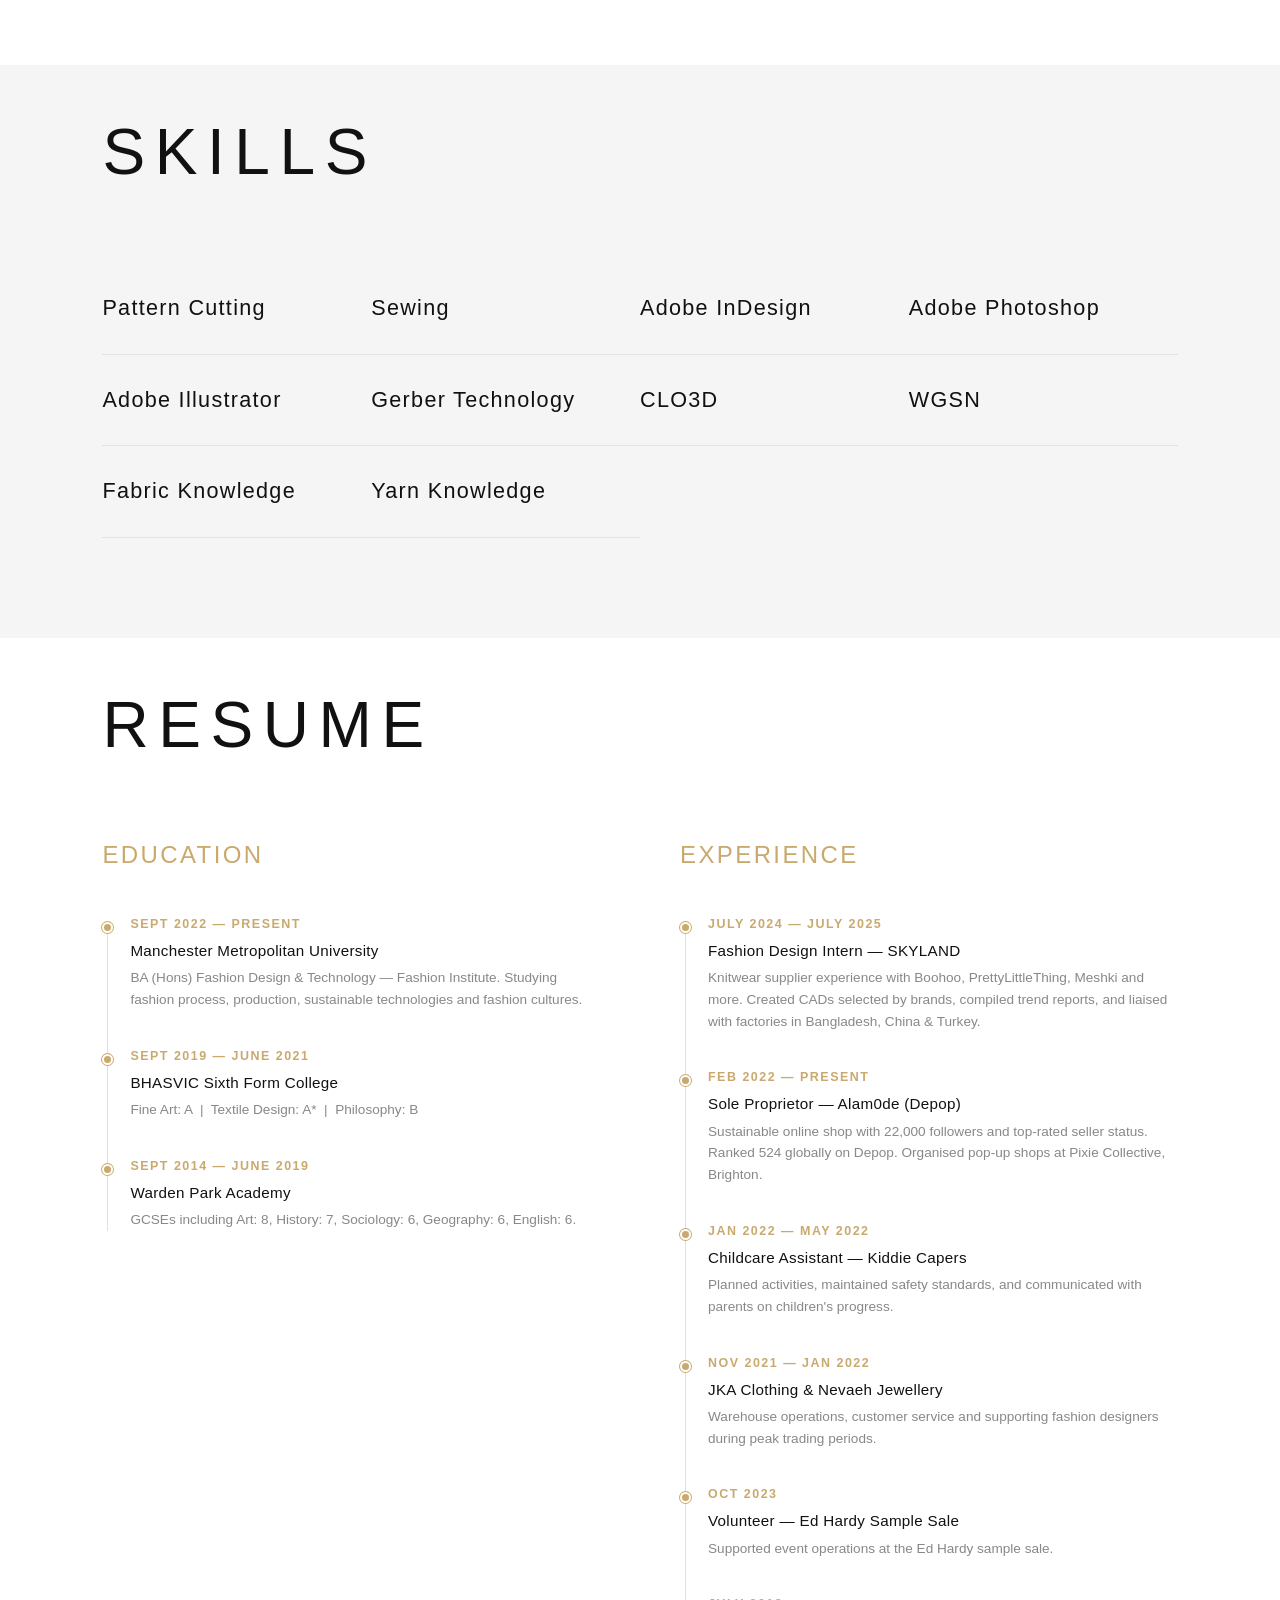
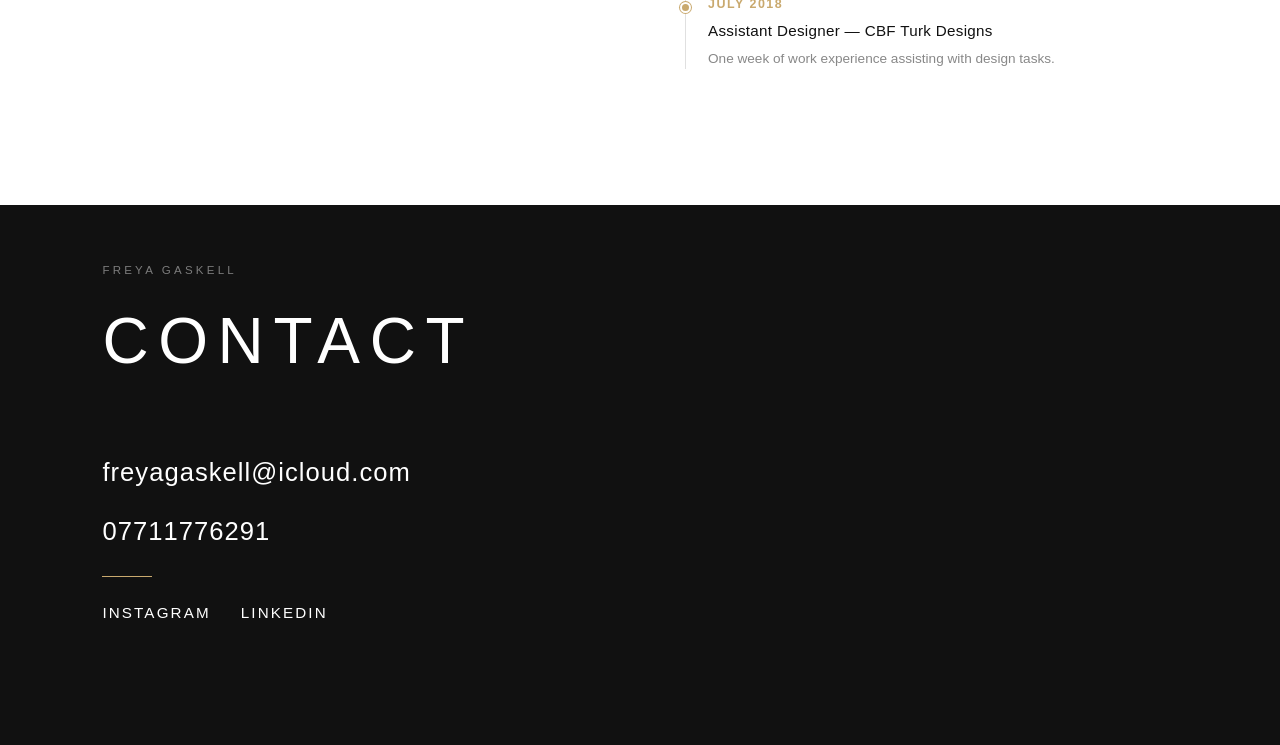
==== commit 0ea5c706: "Add Modern Dandy project page, page-load animations, and portfolio grid update - New project page fo" ====
--- a/index.html
+++ b/index.html
@@ -277,10 +277,8 @@
 
   .portfolio-grid {
     display: grid;
-    grid-template-columns: repeat(3, 1fr);
+    grid-template-columns: repeat(4, 1fr);
     gap: 30px;
-    max-width: 85%;
-    margin: 0 auto;
   }
 
   .portfolio-card {
@@ -583,7 +581,7 @@
   @media (max-width: 900px) {
     .portfolio-grid {
       grid-template-columns: repeat(2, 1fr);
-      gap: 24px;
+      gap: 20px;
     }
     .resume-columns {
       grid-template-columns: 1fr;
@@ -814,18 +812,10 @@
       <div class="card-img"><img src="img/familiar-spaces/01.jpg" alt="Familiar Spaces" loading="lazy"></div>
       <p class="card-title">Familiar Spaces</p>
     </a>
-    <div class="portfolio-card reveal" data-project="modern-dandy">
+    <a class="portfolio-card reveal" href="projects/modern-dandy.html">
       <div class="card-img"><img src="img/modern-dandy.jpg" alt="Modern Dandy" loading="lazy"></div>
       <p class="card-title">Modern Dandy</p>
-    </div>
-    <div class="portfolio-card reveal" data-project="after-hours">
-      <div class="card-img"><img src="img/after-hours.JPG" alt="After Hours" loading="lazy"></div>
-      <p class="card-title">After Hours</p>
-    </div>
-    <div class="portfolio-card reveal" data-project="commercial-design">
-      <div class="card-img"><img src="img/commercial-design.PNG" alt="Commercial Design" loading="lazy"></div>
-      <p class="card-title">Commercial Design</p>
-    </div>
+    </a>
   </div>
 </section>
 
@@ -983,21 +973,6 @@
       img: 'img/familar-spaces.JPG',
       desc: 'Inspired by the emotional resonance of domestic interiors, Familiar Spaces translates the textures, colours and comfort of home into wearable form. Upholstery-weight fabrics, soft knits and muted tones evoke a sense of warmth and belonging. The silhouettes are generous and enveloping, designed to be lived in.'
     },
-    'modern-dandy': {
-      title: 'Modern Dandy',
-      img: 'img/modern-dandy.jpg',
-      desc: 'A contemporary take on dandyism that deconstructs the archetypal suit. Over-scaled proportions, unexpected fabric pairings and hand-finished details create a wardrobe for the modern non-conformist. The collection challenges conventions of gendered dressing while celebrating craft and attention to detail.'
-    },
-    'after-hours': {
-      title: 'After Hours',
-      img: 'img/after-hours.JPG',
-      desc: 'After Hours explores evening dressing with a quiet confidence. Moving away from embellishment and excess, the collection focuses on sculptural simplicity — clean lines, luxurious materials and considered proportion. Each piece is designed for the moment between day and night, work and leisure.'
-    },
-    'commercial-design': {
-      title: 'Commercial Design',
-      img: 'img/commercial-design.PNG',
-      desc: 'A commercially-driven project developed in collaboration with industry partners. The brief focused on trend forecasting, cost-effective material sourcing and scalable production methods. The resulting capsule collection balances market viability with strong design identity, demonstrating an understanding of the full product development pipeline.'
-    }
   };
 
   /* ── Open project ── */
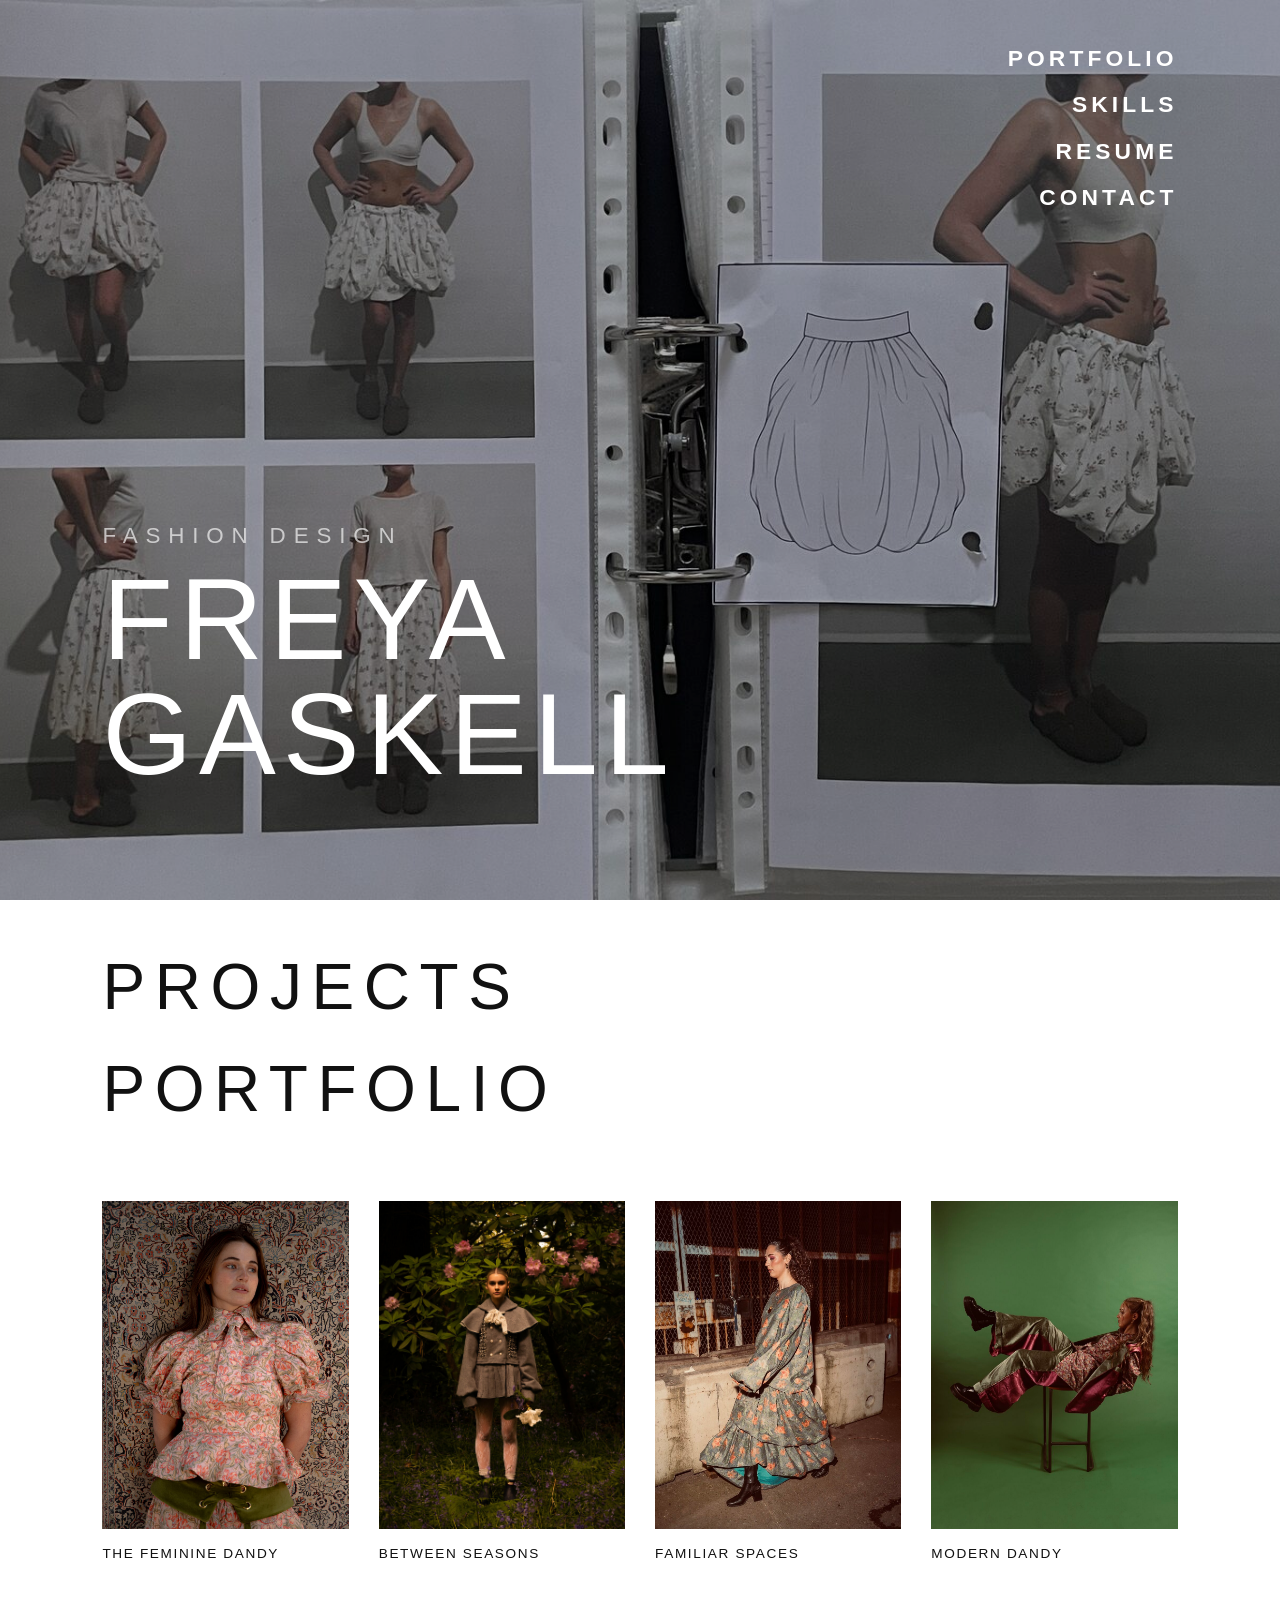
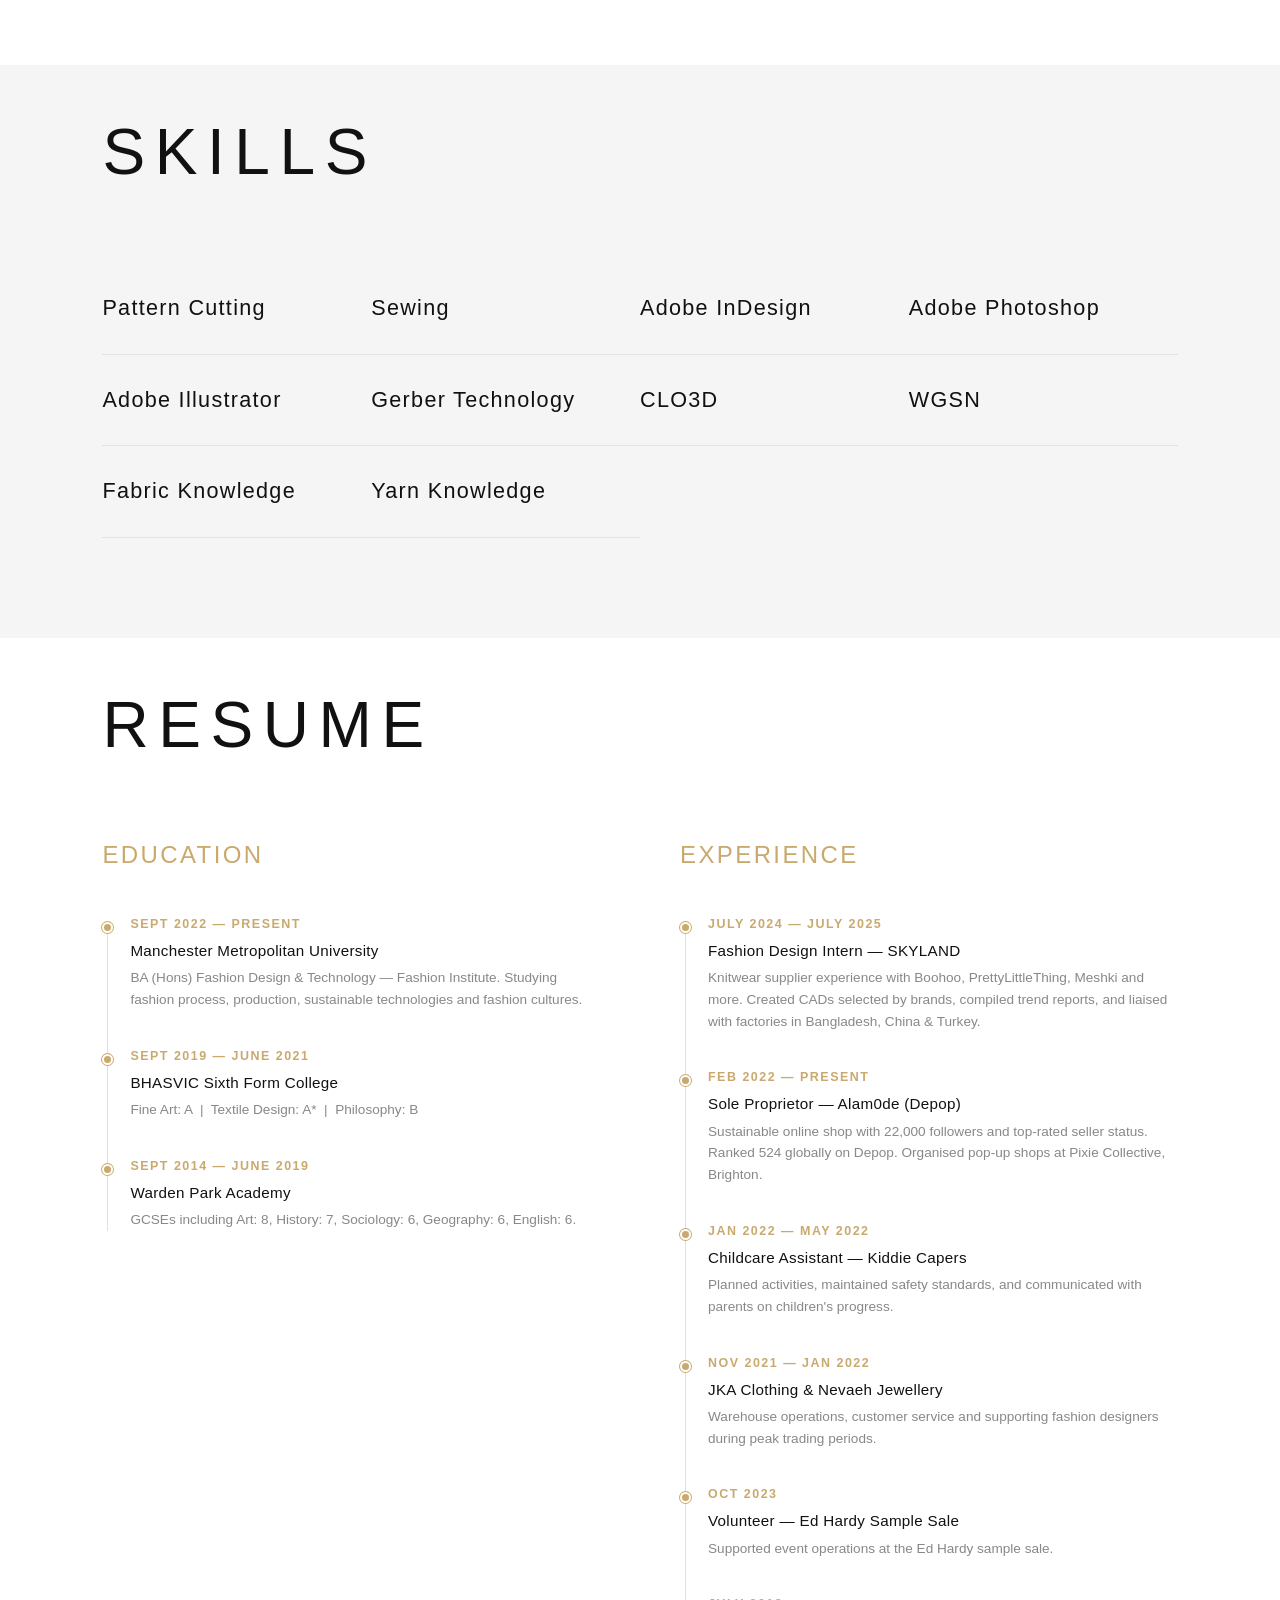
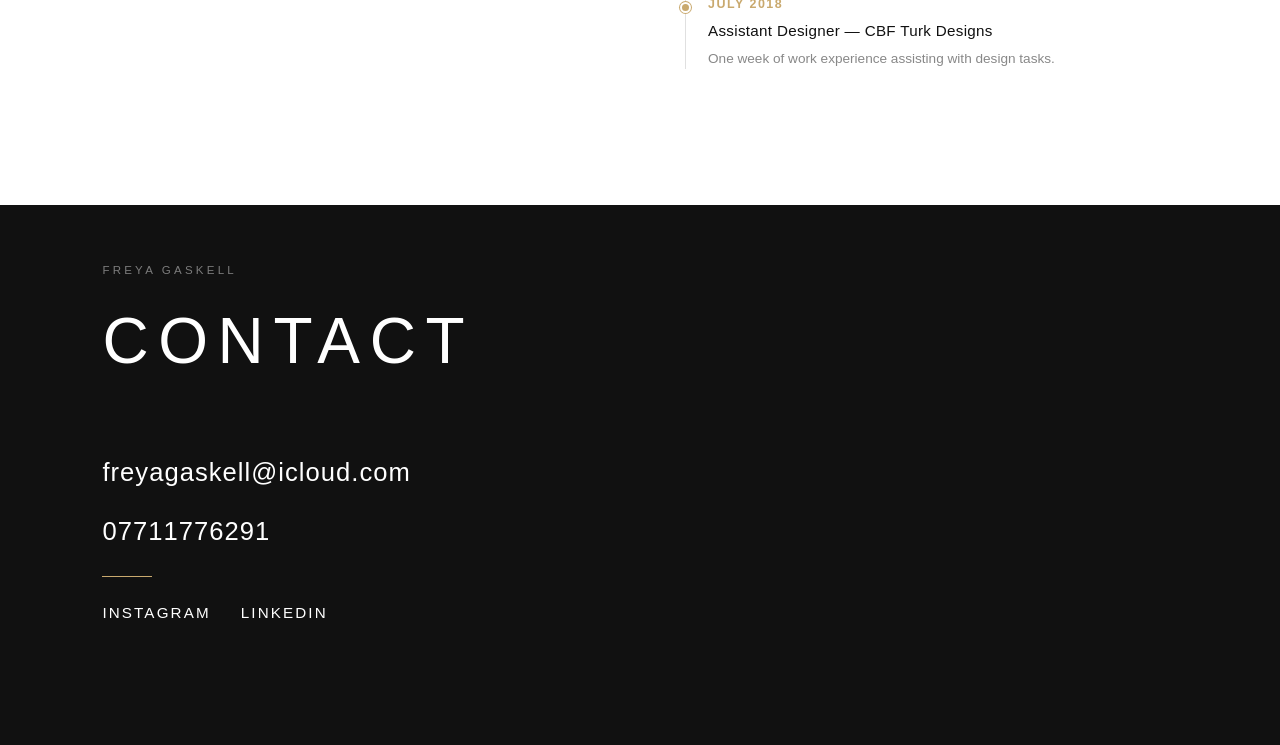
==== commit b94cb5ca: "Full-bleed hero image on desktop with dark overlay and white text On desktop the banner fills the en" ====
--- a/index.html
+++ b/index.html
@@ -5,62 +5,23 @@
 <meta name="viewport" content="width=device-width, initial-scale=1.0">
 <title>Freya Gaskell — Fashion Design Portfolio</title>
 <meta name="description" content="Fashion design portfolio of Freya Gaskell — BA Fashion Design & Technology student at Manchester Metropolitan University. Projects, skills, resume and contact.">
+<!-- Open Graph -->
+<meta property="og:type" content="website">
+<meta property="og:url" content="https://freyagaskell.com/">
+<meta property="og:title" content="Freya Gaskell — Fashion Design Portfolio">
+<meta property="og:description" content="Fashion design portfolio of Freya Gaskell — BA Fashion Design & Technology student at Manchester Metropolitan University. Projects, skills, resume and contact.">
+<meta property="og:image" content="https://freyagaskell.com/img/banner.JPG">
+<!-- Twitter Card -->
+<meta name="twitter:card" content="summary_large_image">
+<meta name="twitter:title" content="Freya Gaskell — Fashion Design Portfolio">
+<meta name="twitter:description" content="Fashion design portfolio of Freya Gaskell — BA Fashion Design & Technology student at Manchester Metropolitan University.">
+<meta name="twitter:image" content="https://freyagaskell.com/img/banner.JPG">
 <link rel="icon" href="data:image/svg+xml,<svg xmlns='http://www.w3.org/2000/svg' viewBox='0 0 100 100'><text y='.9em' font-size='90'>✦</text></svg>">
+<link rel="preconnect" href="https://fonts.cdnfonts.com" crossorigin>
 <link href="https://fonts.cdnfonts.com/css/glacial-indifference-2" rel="stylesheet">
+<link rel="stylesheet" href="styles.css">
 <style>
-  /* ── Reset & Base ── */
-  *, *::before, *::after { margin: 0; padding: 0; box-sizing: border-box; }
-
-  :root {
-    --gold: #C9A96E;
-    --gold-light: rgba(201, 169, 110, 0.15);
-    --black: #111;
-    --white: #fff;
-    --grey: #888;
-    --light-grey: #f5f5f5;
-    --heading: 'Glacial Indifference', Helvetica, Arial, sans-serif;
-    --body: 'Glacial Indifference', Helvetica, Arial, sans-serif;
-  }
-
-  html {
-    scroll-behavior: smooth;
-    font-size: 16px;
-  }
-
-  body {
-    font-family: var(--body);
-    font-weight: 300;
-    color: var(--black);
-    background: var(--white);
-    line-height: 1.6;
-    overflow-x: hidden;
-    -webkit-font-smoothing: antialiased;
-  }
-
-  ::selection {
-    background: var(--gold);
-    color: var(--white);
-  }
-
-  img { display: block; max-width: 100%; }
-
-  a {
-    color: inherit;
-    text-decoration: none;
-  }
-
-  /* ── Fade-in animation ── */
-  .reveal {
-    opacity: 0;
-    transform: translateY(30px);
-    transition: opacity 0.8s ease, transform 0.8s ease;
-  }
-  .reveal.visible {
-    opacity: 1;
-    transform: translateY(0);
-  }
-
-  /* ── Section common ── */
+  /* ── Section base (index-specific padding) ── */
   section {
     width: 100%;
     padding: 36px 8% 100px;
@@ -80,54 +41,7 @@
     margin-bottom: 60px;
   }
 
-  .section-label {
-    font-family: var(--body);
-    font-weight: 400;
-    font-size: 0.72rem;
-    letter-spacing: 0.28em;
-    text-transform: uppercase;
-    color: var(--grey);
-    margin-bottom: 10px;
-    display: block;
-  }
-
-  #contact .section-label {
-    color: rgba(255,255,255,0.45);
-  }
-
-  /* ═══════════════════════════════════
-     STICKY NAV
-  ═══════════════════════════════════ */
-  .sticky-nav {
-    position: fixed;
-    top: 0;
-    left: 0;
-    right: 0;
-    z-index: 900;
-    background: rgba(255,255,255,0.95);
-    backdrop-filter: blur(10px);
-    -webkit-backdrop-filter: blur(10px);
-    display: flex;
-    align-items: center;
-    justify-content: space-between;
-    padding: 16px 8%;
-    border-bottom: 1px solid rgba(0,0,0,0.06);
-    transform: translateY(-100%);
-    transition: transform 0.4s ease;
-  }
-
-  .sticky-nav.visible {
-    transform: translateY(0);
-  }
-
-  .sticky-nav-brand {
-    font-family: var(--heading);
-    font-weight: 400;
-    font-size: 0.8rem;
-    letter-spacing: 0.22em;
-    text-transform: uppercase;
-  }
-
+  /* ── Sticky nav links (index-only) ── */
   .sticky-nav-links {
     display: flex;
     gap: 28px;
@@ -151,45 +65,6 @@
   .sticky-nav-links a.active {
     border-bottom: 1px solid var(--gold);
     padding-bottom: 2px;
-  }
-
-  /* ═══════════════════════════════════
-     BACK TO TOP
-  ═══════════════════════════════════ */
-  .back-to-top {
-    position: fixed;
-    bottom: 32px;
-    right: 32px;
-    z-index: 800;
-    width: 44px;
-    height: 44px;
-    border-radius: 50%;
-    background: var(--black);
-    color: var(--white);
-    border: none;
-    cursor: pointer;
-    display: flex;
-    align-items: center;
-    justify-content: center;
-    opacity: 0;
-    pointer-events: none;
-    transform: translateY(10px);
-    transition: opacity 0.3s, transform 0.3s, background 0.3s;
-  }
-
-  .back-to-top.visible {
-    opacity: 1;
-    pointer-events: all;
-    transform: translateY(0);
-  }
-
-  .back-to-top:hover {
-    background: var(--gold);
-  }
-
-  .back-to-top svg {
-    width: 18px;
-    height: 18px;
   }
 
   /* ═══════════════════════════════════
@@ -206,10 +81,13 @@
   }
 
   .hero-banner {
-    width: 80%;
-    max-height: 45vh;
-    margin-top: 40px;
+    position: absolute;
+    inset: 0;
+    width: 100%;
+    max-height: none;
+    margin: 0;
     overflow: hidden;
+    z-index: 0;
   }
 
   .hero-banner img {
@@ -219,7 +97,18 @@
     object-position: center top;
   }
 
+  #hero::after {
+    content: '';
+    position: absolute;
+    inset: 0;
+    background: rgba(0,0,0,0.3);
+    pointer-events: none;
+    z-index: 1;
+  }
+
   .hero-content {
+    position: relative;
+    z-index: 2;
     margin-top: auto;
   }
 
@@ -231,6 +120,7 @@
     flex-direction: column;
     align-items: flex-end;
     gap: 10px;
+    z-index: 2;
   }
 
   .hero-nav a {
@@ -247,6 +137,7 @@
     font-size: 1.425rem;
     letter-spacing: 0.18em;
     text-transform: uppercase;
+    color: var(--white);
   }
 
   .hero-subtitle {
@@ -255,7 +146,7 @@
     font-size: clamp(1rem, 2vw, 1.4rem);
     letter-spacing: 0.35em;
     text-transform: uppercase;
-    color: var(--grey);
+    color: rgba(255,255,255,0.65);
     margin-bottom: 8px;
   }
 
@@ -266,6 +157,7 @@
     letter-spacing: 0.06em;
     line-height: 1;
     text-transform: uppercase;
+    color: var(--white);
   }
 
   /* ═══════════════════════════════════
@@ -325,87 +217,6 @@
     letter-spacing: 0.12em;
     text-transform: uppercase;
     margin-top: 14px;
-  }
-
-  /* ── Project Detail Overlay ── */
-  .project-overlay {
-    position: fixed;
-    inset: 0;
-    background: var(--white);
-    z-index: 1000;
-    overflow-y: auto;
-    opacity: 0;
-    pointer-events: none;
-    transition: opacity 0.5s ease;
-  }
-
-  .project-overlay.active {
-    opacity: 1;
-    pointer-events: all;
-  }
-
-  .project-detail {
-    max-width: 900px;
-    margin: 0 auto;
-    padding: 60px 8%;
-  }
-
-  .project-back {
-    display: inline-flex;
-    align-items: center;
-    gap: 8px;
-    font-family: var(--body);
-    font-weight: 400;
-    font-size: 0.85rem;
-    letter-spacing: 0.12em;
-    text-transform: uppercase;
-    cursor: pointer;
-    background: none;
-    border: none;
-    color: var(--black);
-    margin-bottom: 40px;
-    transition: color 0.3s;
-  }
-
-  .project-back:hover {
-    color: var(--gold);
-  }
-
-  .project-back svg {
-    width: 18px;
-    height: 18px;
-  }
-
-  .project-detail-img {
-    width: 100%;
-    aspect-ratio: 16/10;
-    background: var(--light-grey);
-    margin-bottom: 40px;
-    overflow: hidden;
-  }
-
-  .project-detail-img img {
-    width: 100%;
-    height: 100%;
-    object-fit: cover;
-  }
-
-  .project-detail h2 {
-    font-family: var(--heading);
-    font-weight: 400;
-    font-size: clamp(1.8rem, 4vw, 2.8rem);
-    letter-spacing: 0.08em;
-    text-transform: uppercase;
-    margin-bottom: 24px;
-  }
-
-  .project-detail p {
-    font-family: var(--body);
-    font-weight: 300;
-    font-size: 1rem;
-    line-height: 1.8;
-    color: #444;
-    max-width: 640px;
   }
 
   /* ═══════════════════════════════════
@@ -587,12 +398,25 @@
       grid-template-columns: 1fr;
       gap: 40px;
     }
+    /* Revert full-bleed hero to static layout */
+    .hero-banner {
+      position: static;
+      width: 100%;
+      max-height: 45vh;
+      margin-top: 40px;
+      z-index: auto;
+    }
+    #hero::after { display: none; }
+    .hero-subtitle { color: var(--grey); }
+    .hero-title { color: var(--black); }
+    .nav-link { color: var(--black); }
     .hero-nav {
       position: static;
       flex-direction: row;
       flex-wrap: wrap;
       gap: 16px 28px;
       margin-top: 40px;
+      z-index: auto;
     }
     #hero {
       padding-bottom: 8vh;
@@ -632,8 +456,7 @@
       margin-top: 20px;
     }
     .hero-nav {
-      gap: 12px 24px;
-      margin-top: 32px;
+      display: none;
     }
     .nav-link {
       font-size: 0.95rem;
@@ -661,27 +484,6 @@
       font-size: 0.8rem;
     }
 
-    /* Project overlay */
-    .project-detail {
-      padding: 30px 5%;
-    }
-    .project-back {
-      margin-bottom: 24px;
-      padding: 8px 0;
-    }
-    .project-detail-img {
-      aspect-ratio: 4/3;
-      margin-bottom: 28px;
-    }
-    .project-detail h2 {
-      font-size: 1.5rem;
-      margin-bottom: 16px;
-    }
-    .project-detail p {
-      font-size: 0.9rem;
-      line-height: 1.7;
-    }
-
     /* Skills */
     .skills-grid {
       grid-template-columns: 1fr;
@@ -727,20 +529,12 @@
     .hero-banner {
       width: 100%;
     }
-    .sticky-nav-brand {
-      font-size: 0.7rem;
-    }
     .sticky-nav-links {
-      gap: 14px;
+      gap: 10px;
     }
     .sticky-nav-links a {
-      font-size: 0.7rem;
-    }
-    .back-to-top {
-      bottom: 20px;
-      right: 20px;
-      width: 38px;
-      height: 38px;
+      font-size: 0.65rem;
+      letter-spacing: 0.08em;
     }
   }
 
@@ -763,7 +557,6 @@
 </head>
 <body>
 
-<!-- ════════ HERO ════════ -->
 <!-- ════════ STICKY NAV ════════ -->
 <nav class="sticky-nav" id="stickyNav" aria-label="Main navigation">
   <a href="#hero" class="sticky-nav-brand">Freya Gaskell</a>
@@ -788,7 +581,7 @@
     <a href="#contact" class="nav-link">Contact</a>
   </nav>
   <div class="hero-banner">
-    <img src="img/banner.JPG" alt="Freya Gaskell banner">
+    <img src="img/banner.JPG" alt="Freya Gaskell — fashion portfolio banner" fetchpriority="high">
   </div>
   <div class="hero-content reveal">
     <p class="hero-subtitle">Fashion Design</p>
@@ -819,21 +612,6 @@
   </div>
 </section>
 
-<!-- ════════ PROJECT OVERLAY ════════ -->
-<div class="project-overlay" id="projectOverlay" role="dialog" aria-modal="true" aria-label="Project detail">
-  <div class="project-detail">
-    <button class="project-back" id="projectBack">
-      <svg viewBox="0 0 24 24" fill="none" stroke="currentColor" stroke-width="1.5"><path d="M19 12H5m0 0l6-6m-6 6l6 6"/></svg>
-      Back
-    </button>
-    <div class="project-detail-img">
-      <img id="projectImg" src="" alt="">
-    </div>
-    <h2 id="projectTitle"></h2>
-    <p id="projectDesc"></p>
-  </div>
-</div>
-
 <!-- ════════ SKILLS ════════ -->
 <section id="skills">
   <h2 class="section-heading reveal">Skills</h2>
@@ -924,7 +702,7 @@
   <h2 class="section-heading reveal">Contact</h2>
   <div class="contact-info reveal">
     <a href="mailto:freyagaskell@icloud.com">freyagaskell@icloud.com</a>
-    <span>07711776291</span>
+    <a href="tel:+447711776291">07711776291</a>
   </div>
   <div class="contact-divider reveal"></div>
   <div class="contact-social reveal">
@@ -933,108 +711,14 @@
   </div>
 </section>
 
+<script src="scripts.js" defer></script>
 <script>
 (function() {
-  /* ── Snap to hash on load (prevents smooth-scroll from top on back-navigation) ── */
-  history.scrollRestoration = 'manual';
-  window.addEventListener('load', function() {
-    if (location.hash) {
-      const el = document.querySelector(location.hash);
-      if (el) el.scrollIntoView({ behavior: 'instant' });
-    }
-  });
-
-  /* ── Reveal on scroll ── */
-  const revealEls = document.querySelectorAll('.reveal');
-  const observer = new IntersectionObserver((entries) => {
-    entries.forEach(entry => {
-      if (entry.isIntersecting) {
-        entry.target.classList.add('visible');
-        observer.unobserve(entry.target);
-      }
-    });
-  }, { threshold: 0.12 });
-  revealEls.forEach(el => observer.observe(el));
-
-  /* ── Project data ── */
-  const projects = {
-    'the-feminine-dandy': {
-      title: 'The Feminine Dandy',
-      img: 'img/femine-dandy.jpg',
-      desc: 'An exploration of femininity through the lens of traditional dandyism. This collection reimagines structured menswear silhouettes with soft, romantic fabrics and delicate floral prints — bridging the gap between power dressing and the feminine aesthetic. Each piece balances precision tailoring with fluid draping, creating garments that feel both commanding and effortlessly graceful.'
-    },
-    'between-seasons': {
-      title: 'Between Seasons',
-      img: 'img/between-seasons.jpg',
-      desc: 'A transitional collection that captures the fleeting moments between autumn and spring. Drawing on natural textures and earthy palettes, the garments are designed to layer and adapt. The project investigates modularity in fashion — pieces that transform with the wearer through shifting weather and mood.'
-    },
-    'familiar-spaces': {
-      title: 'Familiar Spaces',
-      img: 'img/familar-spaces.JPG',
-      desc: 'Inspired by the emotional resonance of domestic interiors, Familiar Spaces translates the textures, colours and comfort of home into wearable form. Upholstery-weight fabrics, soft knits and muted tones evoke a sense of warmth and belonging. The silhouettes are generous and enveloping, designed to be lived in.'
-    },
-  };
-
-  /* ── Open project ── */
-  const overlay = document.getElementById('projectOverlay');
-  const projectImg = document.getElementById('projectImg');
-  const projectTitle = document.getElementById('projectTitle');
-  const projectDesc = document.getElementById('projectDesc');
-  const backBtn = document.getElementById('projectBack');
-
-  document.querySelectorAll('.portfolio-card').forEach(card => {
-    card.addEventListener('click', (e) => {
-      // If the card is a link (has href), let the browser navigate — skip overlay.
-      if (card.tagName === 'A' && card.getAttribute('href')) return;
-      const key = card.dataset.project;
-      const p = projects[key];
-      if (!p) return;
-      projectImg.src = p.img;
-      projectImg.alt = p.title;
-      projectTitle.textContent = p.title;
-      projectDesc.textContent = p.desc;
-      overlay.classList.add('active');
-      overlay.scrollTop = 0;
-      document.body.style.overflow = 'hidden';
-    });
-  });
-
-  /* ── Close project ── */
-  function closeProject() {
-    overlay.classList.remove('active');
-    document.body.style.overflow = '';
-  }
-  backBtn.addEventListener('click', closeProject);
-  document.addEventListener('keydown', e => {
-    if (e.key === 'Escape' && overlay.classList.contains('active')) closeProject();
-  });
-
-  /* ── Focus trap in overlay ── */
-  overlay.addEventListener('keydown', e => {
-    if (e.key !== 'Tab') return;
-    const focusable = overlay.querySelectorAll('button, a, [tabindex]:not([tabindex="-1"])');
-    if (!focusable.length) return;
-    const first = focusable[0];
-    const last = focusable[focusable.length - 1];
-    if (e.shiftKey && document.activeElement === first) { e.preventDefault(); last.focus(); }
-    else if (!e.shiftKey && document.activeElement === last) { e.preventDefault(); first.focus(); }
-  });
-
-  /* ── Sticky nav show/hide ── */
-  const stickyNav = document.getElementById('stickyNav');
-  const heroSection = document.getElementById('hero');
-  const stickyLinks = stickyNav.querySelectorAll('.sticky-nav-links a');
+  /* ── Active section highlight + URL sync ── */
+  const stickyLinks = document.querySelectorAll('.sticky-nav-links a');
   const sections = document.querySelectorAll('section[id]');
-
-  function updateStickyNav() {
-    const heroBottom = heroSection.getBoundingClientRect().bottom;
-    stickyNav.classList.toggle('visible', heroBottom <= 60);
-  }
-  window.addEventListener('scroll', updateStickyNav, { passive: true });
-  updateStickyNav();
-
-  /* ── Active section highlight + URL sync ── */
   let lastHash = '';
+
   function updateActiveLink() {
     let current = '';
     const atBottom = (window.innerHeight + window.scrollY) >= (document.body.offsetHeight - 10);
@@ -1058,15 +742,6 @@
   }
   window.addEventListener('scroll', updateActiveLink, { passive: true });
   updateActiveLink();
-
-  /* ── Back to top ── */
-  const backToTop = document.getElementById('backToTop');
-  window.addEventListener('scroll', () => {
-    backToTop.classList.toggle('visible', window.scrollY > window.innerHeight);
-  }, { passive: true });
-  backToTop.addEventListener('click', () => {
-    window.scrollTo({ top: 0, behavior: 'smooth' });
-  });
 })();
 </script>
 </body>
--- a/styles.css
+++ b/styles.css
@@ -0,0 +1,446 @@
+/* ── Reset & Base ── */
+*, *::before, *::after { margin: 0; padding: 0; box-sizing: border-box; }
+
+:root {
+  --gold: #C9A96E;
+  --gold-light: rgba(201, 169, 110, 0.15);
+  --black: #111;
+  --white: #fff;
+  --grey: #888;
+  --light-grey: #f5f5f5;
+  --heading: 'Glacial Indifference', Helvetica, Arial, sans-serif;
+  --body: 'Glacial Indifference', Helvetica, Arial, sans-serif;
+}
+
+html {
+  scroll-behavior: smooth;
+  font-size: 16px;
+}
+
+body {
+  font-family: var(--body);
+  font-weight: 300;
+  color: var(--black);
+  background: var(--white);
+  line-height: 1.6;
+  overflow-x: hidden;
+  -webkit-font-smoothing: antialiased;
+}
+
+::selection {
+  background: var(--gold);
+  color: var(--white);
+}
+
+img { display: block; max-width: 100%; }
+
+a {
+  color: inherit;
+  text-decoration: none;
+}
+
+/* ── Fade-in animation ── */
+.reveal {
+  opacity: 0;
+  transform: translateY(30px);
+  transition: opacity 0.8s ease, transform 0.8s ease;
+  transition-delay: var(--delay, 0ms);
+}
+.reveal.visible {
+  opacity: 1;
+  transform: translateY(0);
+}
+
+/* ── Section label ── */
+.section-label {
+  font-family: var(--body);
+  font-weight: 400;
+  font-size: 0.72rem;
+  letter-spacing: 0.28em;
+  text-transform: uppercase;
+  color: var(--grey);
+  margin-bottom: 10px;
+  display: block;
+}
+
+#contact .section-label {
+  color: rgba(255,255,255,0.45);
+}
+
+/* ═══════════════════════════════════
+   STICKY NAV
+═══════════════════════════════════ */
+.sticky-nav {
+  position: fixed;
+  top: 0;
+  left: 0;
+  right: 0;
+  z-index: 900;
+  background: rgba(255,255,255,0.95);
+  backdrop-filter: blur(10px);
+  -webkit-backdrop-filter: blur(10px);
+  display: flex;
+  align-items: center;
+  justify-content: space-between;
+  padding: 16px 8%;
+  border-bottom: 1px solid rgba(0,0,0,0.06);
+  transform: translateY(-100%);
+  transition: transform 0.4s ease;
+}
+
+.sticky-nav.visible {
+  transform: translateY(0);
+}
+
+.sticky-nav-brand {
+  font-family: var(--heading);
+  font-weight: 400;
+  font-size: 0.8rem;
+  letter-spacing: 0.22em;
+  text-transform: uppercase;
+}
+
+.sticky-nav-back {
+  font-family: var(--body);
+  font-weight: 500;
+  font-size: 0.78rem;
+  letter-spacing: 0.14em;
+  text-transform: uppercase;
+  color: var(--grey);
+  display: inline-flex;
+  align-items: center;
+  gap: 8px;
+  transition: color 0.3s;
+}
+.sticky-nav-back:hover { color: var(--black); }
+.sticky-nav-back svg { width: 14px; height: 14px; }
+
+/* ═══════════════════════════════════
+   BACK TO TOP
+═══════════════════════════════════ */
+.back-to-top {
+  position: fixed;
+  bottom: 32px;
+  right: 32px;
+  z-index: 800;
+  width: 44px;
+  height: 44px;
+  border-radius: 50%;
+  background: var(--black);
+  color: var(--white);
+  border: none;
+  cursor: pointer;
+  display: flex;
+  align-items: center;
+  justify-content: center;
+  opacity: 0;
+  pointer-events: none;
+  transform: translateY(10px);
+  transition: opacity 0.3s, transform 0.3s, background 0.3s;
+}
+
+.back-to-top.visible {
+  opacity: 1;
+  pointer-events: all;
+  transform: translateY(0);
+}
+
+.back-to-top:hover {
+  background: var(--gold);
+}
+
+.back-to-top svg {
+  width: 18px;
+  height: 18px;
+}
+
+/* ═══════════════════════════════════
+   PROJECT PAGE SHARED STRUCTURE
+═══════════════════════════════════ */
+.page-section {
+  width: 100%;
+  padding: 100px 8%;
+  scroll-margin-top: 56px;
+}
+
+#project-hero {
+  padding-top: 120px;
+  padding-bottom: 100px;
+}
+
+.breadcrumb {
+  display: inline-flex;
+  align-items: center;
+  gap: 8px;
+  font-family: var(--body);
+  font-weight: 400;
+  font-size: 0.78rem;
+  letter-spacing: 0.18em;
+  text-transform: uppercase;
+  color: var(--grey);
+  margin-bottom: 40px;
+  transition: color 0.3s;
+}
+.breadcrumb:hover { color: var(--gold); }
+.breadcrumb svg { width: 14px; height: 14px; }
+
+.project-title {
+  font-family: var(--heading);
+  font-weight: 300;
+  font-size: clamp(3rem, 7.5vw, 6rem);
+  letter-spacing: 0.04em;
+  line-height: 1;
+  text-transform: uppercase;
+  margin-bottom: 48px;
+}
+
+.hero-grid {
+  display: grid;
+  grid-template-columns: 1fr 1fr;
+  gap: 60px;
+  align-items: start;
+}
+
+.hero-copy p {
+  font-family: var(--body);
+  font-weight: 300;
+  font-size: 1.05rem;
+  line-height: 1.8;
+  color: #333;
+  margin-bottom: 20px;
+}
+.hero-copy p:last-child { margin-bottom: 0; }
+
+.hero-photos {
+  display: grid;
+  grid-template-columns: 1fr 1fr;
+  gap: 16px;
+}
+.hero-photos img {
+  width: 100%; height: 100%;
+  object-fit: cover;
+  transition: transform 0.6s ease;
+}
+.hero-photos .photo:hover img { transform: scale(1.03); }
+
+/* ═══════════════════════════════════
+   SPREAD SECTIONS
+═══════════════════════════════════ */
+.spread-section {
+  padding: 80px 8%;
+  background: var(--white);
+}
+.spread-section:nth-of-type(even) {
+  background: var(--light-grey);
+}
+
+.spread-label {
+  display: block;
+  text-align: center;
+  font-family: var(--body);
+  font-weight: 400;
+  font-size: 0.72rem;
+  letter-spacing: 0.28em;
+  text-transform: uppercase;
+  color: var(--grey);
+  margin-bottom: 24px;
+}
+
+.spread {
+  width: 100%;
+  max-width: 1600px;
+  margin: 0 auto;
+  aspect-ratio: 16/9;
+  background: var(--white);
+  overflow: hidden;
+  cursor: zoom-in;
+  box-shadow: 0 20px 60px -20px rgba(0,0,0,0.15);
+}
+.spread img {
+  width: 100%; height: 100%;
+  object-fit: contain;
+  background: var(--white);
+}
+
+/* ═══════════════════════════════════
+   PHOTO PAIR SECTION
+═══════════════════════════════════ */
+.photo-pair-section {
+  padding: 80px 8%;
+}
+.photo-pair {
+  display: grid;
+  grid-template-columns: 1fr 1fr;
+  gap: 24px;
+  max-width: 1400px;
+  margin: 0 auto;
+}
+.photo-pair .photo {
+  aspect-ratio: 3/4;
+  overflow: hidden;
+  background: var(--light-grey);
+  cursor: zoom-in;
+}
+.photo-pair img {
+  width: 100%; height: 100%;
+  object-fit: cover;
+  transition: transform 0.6s ease;
+}
+.photo-pair .photo:hover img { transform: scale(1.02); }
+
+/* ═══════════════════════════════════
+   PROJECT FOOTER
+═══════════════════════════════════ */
+.project-footer {
+  background: var(--black);
+  color: var(--white);
+  padding: 80px 8%;
+  text-align: center;
+}
+.project-footer .section-label { color: rgba(255,255,255,0.45); }
+.project-footer a {
+  font-family: var(--heading);
+  font-weight: 300;
+  font-size: clamp(1.2rem, 3vw, 1.8rem);
+  letter-spacing: 0.08em;
+  text-transform: uppercase;
+  display: inline-flex;
+  align-items: center;
+  gap: 14px;
+  transition: color 0.3s;
+}
+.project-footer a:hover { color: var(--gold); }
+.project-footer a svg { width: 22px; height: 22px; }
+
+/* ── Project prev/next navigation (Phase 9) ── */
+.project-footer-inner {
+  display: grid;
+  grid-template-columns: 1fr auto 1fr;
+  align-items: center;
+  gap: 40px;
+  width: 100%;
+  max-width: 1000px;
+  margin: 0 auto;
+}
+
+.project-footer .project-nav-link {
+  font-family: var(--heading);
+  font-weight: 300;
+  font-size: clamp(0.8rem, 1.5vw, 1rem);
+  letter-spacing: 0.12em;
+  text-transform: uppercase;
+  color: rgba(255,255,255,0.55);
+  display: flex;
+  flex-direction: column;
+  gap: 6px;
+  transition: color 0.3s;
+}
+.project-footer .project-nav-link:hover {
+  color: var(--gold);
+}
+.project-nav-link .nav-direction {
+  font-size: 0.65rem;
+  letter-spacing: 0.28em;
+  color: rgba(255,255,255,0.3);
+  transition: color 0.3s;
+}
+.project-footer .project-nav-link:hover .nav-direction {
+  color: var(--gold);
+}
+.project-nav-link--next {
+  text-align: right;
+}
+.project-footer-back {
+  text-align: center;
+}
+
+/* ═══════════════════════════════════
+   LIGHTBOX
+═══════════════════════════════════ */
+.lightbox {
+  position: fixed;
+  inset: 0;
+  background: rgba(0,0,0,0.95);
+  z-index: 1100;
+  opacity: 0;
+  pointer-events: none;
+  transition: opacity 0.3s ease;
+  display: flex;
+  align-items: center;
+  justify-content: center;
+  padding: 40px;
+  cursor: zoom-out;
+}
+.lightbox.active { opacity: 1; pointer-events: all; }
+.lightbox img {
+  max-width: 100%;
+  max-height: 100%;
+  object-fit: contain;
+}
+.lightbox-close {
+  position: absolute;
+  top: 24px; right: 24px;
+  width: 44px; height: 44px;
+  border-radius: 50%;
+  background: rgba(255,255,255,0.1);
+  color: var(--white);
+  border: none;
+  cursor: pointer;
+  display: flex;
+  align-items: center;
+  justify-content: center;
+  transition: background 0.3s;
+}
+.lightbox-close:hover { background: rgba(255,255,255,0.2); }
+.lightbox-close svg { width: 22px; height: 22px; }
+
+/* ═══════════════════════════════════
+   RESPONSIVE — shared
+═══════════════════════════════════ */
+@media (max-width: 900px) {
+  .hero-grid { grid-template-columns: 1fr; gap: 40px; }
+}
+
+@media (max-width: 600px) {
+  .page-section { padding: 60px 5%; }
+  .spread-section,
+  .photo-pair-section,
+  .photo-triple-section { padding: 50px 5%; }
+  #project-hero { padding-top: 90px; padding-bottom: 60px; }
+  .project-title { font-size: clamp(2.2rem, 10vw, 3.5rem); letter-spacing: 0.02em; }
+  .breadcrumb { margin-bottom: 28px; font-size: 0.7rem; }
+  .hero-copy p { font-size: 0.95rem; }
+  .hero-photos { gap: 10px; }
+  .photo-pair { gap: 12px; }
+  .spread { box-shadow: 0 10px 30px -10px rgba(0,0,0,0.15); }
+  .back-to-top { bottom: 20px; right: 20px; width: 38px; height: 38px; }
+  .lightbox { padding: 20px; }
+  .lightbox-close { top: 14px; right: 14px; width: 38px; height: 38px; }
+  .sticky-nav {
+    transform: translateY(0);
+    transition: none;
+    padding: 12px 4%;
+  }
+  .sticky-nav-brand { letter-spacing: 0.1em; }
+  .project-footer-inner {
+    grid-template-columns: 1fr;
+    gap: 32px;
+  }
+  .project-nav-link--next { text-align: center; }
+  .project-footer-back { order: -1; }
+}
+
+/* ═══════════════════════════════════
+   REDUCED MOTION (Phase 7)
+═══════════════════════════════════ */
+@media (prefers-reduced-motion: reduce) {
+  .reveal {
+    opacity: 1;
+    transform: none;
+    transition: none;
+  }
+  .reveal.visible {
+    opacity: 1;
+    transform: none;
+  }
+}
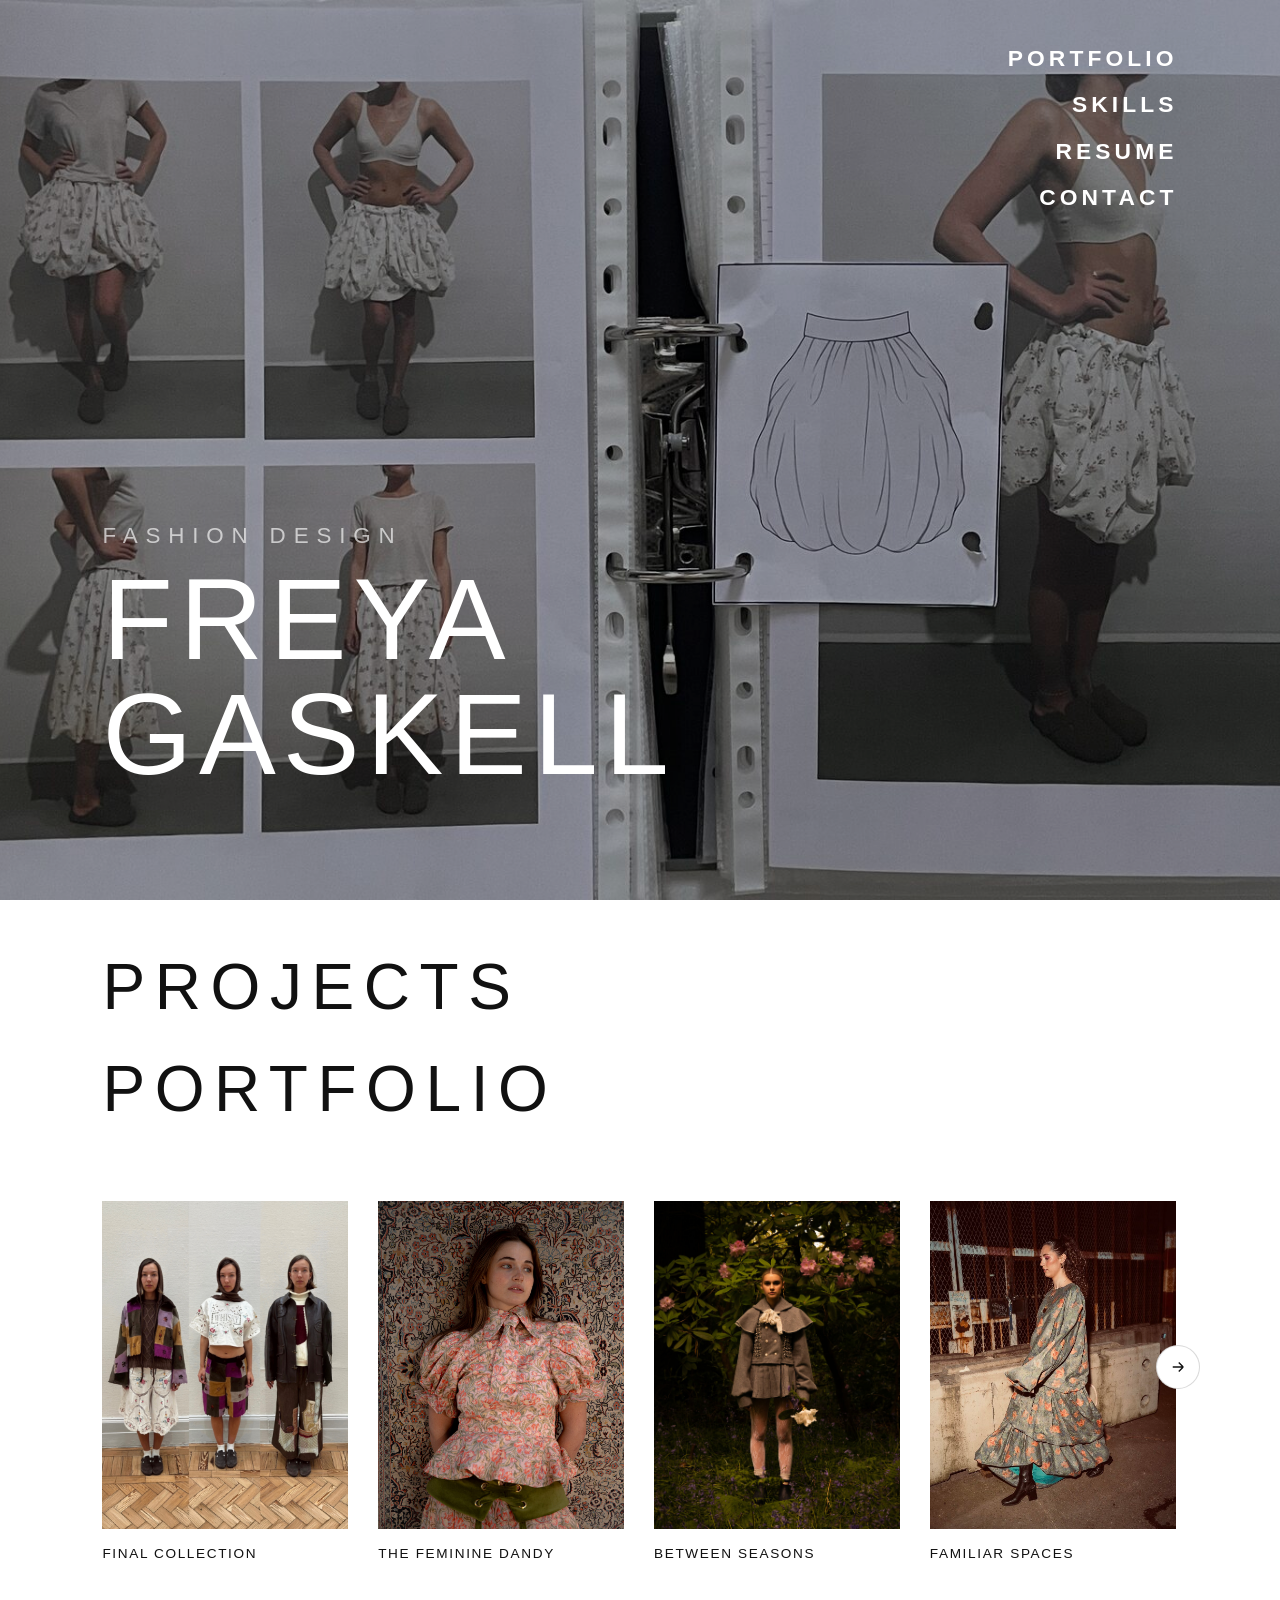
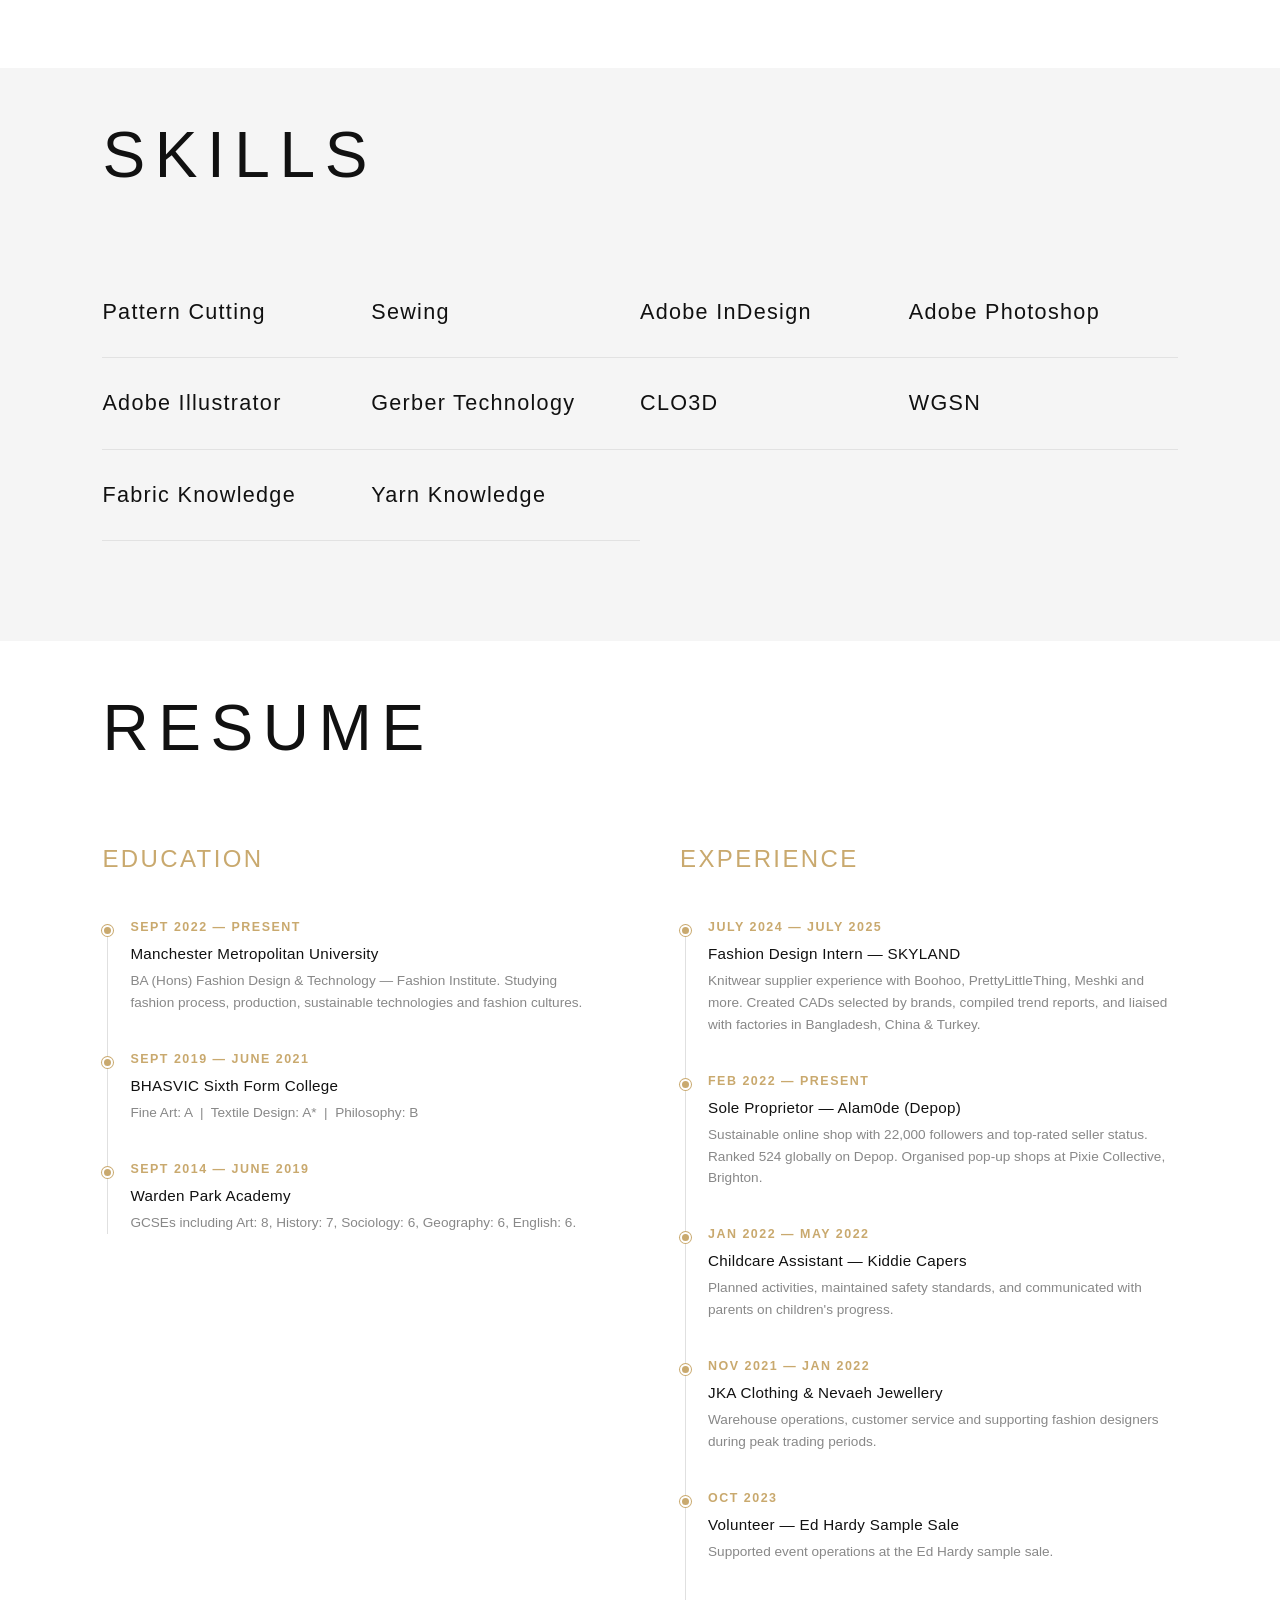
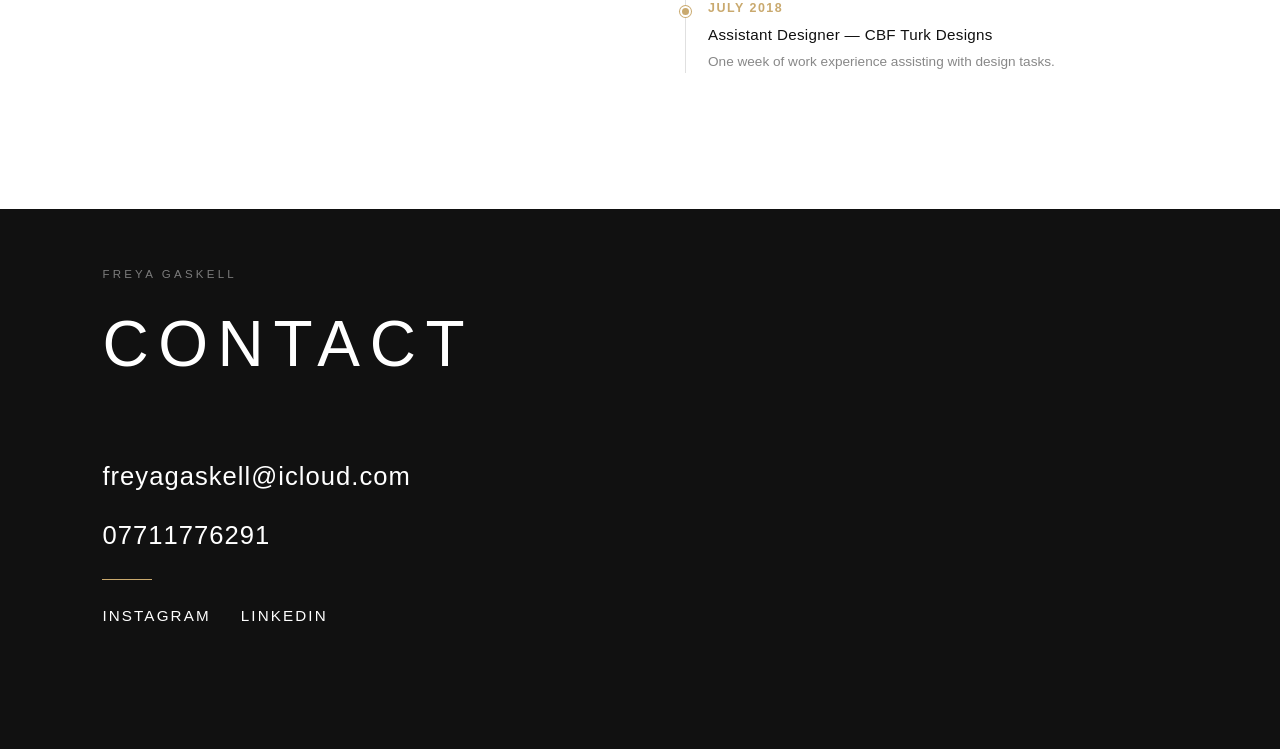
==== commit 3b2f5a19: "Add Final Collection project page and portfolio slider - New project page for Final Collection with " ====
--- a/index.html
+++ b/index.html
@@ -16,7 +16,8 @@
 <meta name="twitter:title" content="Freya Gaskell — Fashion Design Portfolio">
 <meta name="twitter:description" content="Fashion design portfolio of Freya Gaskell — BA Fashion Design & Technology student at Manchester Metropolitan University.">
 <meta name="twitter:image" content="https://freyagaskell.com/img/banner.JPG">
-<link rel="icon" href="data:image/svg+xml,<svg xmlns='http://www.w3.org/2000/svg' viewBox='0 0 100 100'><text y='.9em' font-size='90'>✦</text></svg>">
+<link rel="icon" type="image/svg+xml" href="/favicon.svg">
+<link rel="apple-touch-icon" href="/favicon.svg">
 <link rel="preconnect" href="https://fonts.cdnfonts.com" crossorigin>
 <link href="https://fonts.cdnfonts.com/css/glacial-indifference-2" rel="stylesheet">
 <link rel="stylesheet" href="styles.css">
@@ -167,15 +168,68 @@
     background: var(--white);
   }
 
+  .portfolio-slider-wrapper {
+    position: relative;
+  }
+
   .portfolio-grid {
-    display: grid;
-    grid-template-columns: repeat(4, 1fr);
+    display: flex;
     gap: 30px;
+    overflow-x: auto;
+    scroll-snap-type: x mandatory;
+    scroll-behavior: smooth;
+    -webkit-overflow-scrolling: touch;
+    scrollbar-width: none;
+    padding-bottom: 4px;
+  }
+
+  .portfolio-grid::-webkit-scrollbar {
+    display: none;
   }
 
   .portfolio-card {
+    flex: 0 0 calc(25% - 23px);
+    scroll-snap-align: start;
     cursor: pointer;
     position: relative;
+  }
+
+  .slider-arrow {
+    position: absolute;
+    top: calc(50% - 18px);
+    transform: translateY(-50%);
+    width: 44px;
+    height: 44px;
+    border-radius: 50%;
+    border: 1px solid rgba(0,0,0,0.15);
+    background: var(--white);
+    color: var(--black);
+    cursor: pointer;
+    display: flex;
+    align-items: center;
+    justify-content: center;
+    z-index: 2;
+    transition: background 0.2s ease, border-color 0.2s ease, color 0.2s ease, opacity 0.2s ease;
+  }
+
+  .slider-arrow:hover {
+    background: var(--gold);
+    border-color: var(--gold);
+    color: var(--white);
+  }
+
+  .slider-arrow svg {
+    width: 18px;
+    height: 18px;
+    flex-shrink: 0;
+  }
+
+  .slider-arrow--prev { left: -22px; }
+  .slider-arrow--next { right: -22px; }
+
+  .slider-arrow.hidden {
+    opacity: 0;
+    pointer-events: none;
   }
 
   .portfolio-card .card-img {
@@ -391,8 +445,10 @@
   /* Tablet */
   @media (max-width: 900px) {
     .portfolio-grid {
-      grid-template-columns: repeat(2, 1fr);
       gap: 20px;
+    }
+    .portfolio-card {
+      flex: 0 0 calc(50% - 20px);
     }
     .resume-columns {
       grid-template-columns: 1fr;
@@ -472,10 +528,12 @@
 
     /* Portfolio */
     .portfolio-grid {
-      grid-template-columns: 1fr;
-      gap: 28px;
-      max-width: 100%;
-    }
+      gap: 16px;
+    }
+    .portfolio-card {
+      flex: 0 0 80%;
+    }
+    .slider-arrow { display: none; }
     .portfolio-card .card-img {
       aspect-ratio: 4/5;
     }
@@ -592,7 +650,15 @@
 <!-- ════════ PORTFOLIO ════════ -->
 <section id="portfolio">
   <h2 class="section-heading reveal">Projects<br>Portfolio</h2>
-  <div class="portfolio-grid">
+  <div class="portfolio-slider-wrapper">
+    <button class="slider-arrow slider-arrow--prev hidden" aria-label="Previous projects">
+      <svg viewBox="0 0 24 24" fill="none" stroke="currentColor" stroke-width="1.8"><path d="M19 12H5m0 0l6-6m-6 6l6 6"/></svg>
+    </button>
+    <div class="portfolio-grid">
+    <a class="portfolio-card reveal" href="projects/final-collection.html">
+      <div class="card-img"><img src="img/final-collection/cover.jpg" alt="Final Collection" loading="lazy"></div>
+      <p class="card-title">Final Collection</p>
+    </a>
     <a class="portfolio-card reveal" href="projects/the-feminine-dandy.html">
       <div class="card-img"><img src="img/femine-dandy.jpg" alt="The Feminine Dandy" loading="lazy"></div>
       <p class="card-title">The Feminine Dandy</p>
@@ -610,6 +676,10 @@
       <p class="card-title">Modern Dandy</p>
     </a>
   </div>
+  <button class="slider-arrow slider-arrow--next" aria-label="Next projects">
+    <svg viewBox="0 0 24 24" fill="none" stroke="currentColor" stroke-width="1.8"><path d="M5 12h14m0 0l-6-6m6 6l-6 6"/></svg>
+  </button>
+</div>
 </section>
 
 <!-- ════════ SKILLS ════════ -->
@@ -711,6 +781,25 @@
   </div>
 </section>
 
+<script>
+  (function () {
+    const grid = document.querySelector('.portfolio-grid');
+    const prev = document.querySelector('.slider-arrow--prev');
+    const next = document.querySelector('.slider-arrow--next');
+    function updateArrows() {
+      prev.classList.toggle('hidden', grid.scrollLeft <= 1);
+      next.classList.toggle('hidden', grid.scrollLeft + grid.clientWidth >= grid.scrollWidth - 1);
+    }
+    prev.addEventListener('click', function () {
+      grid.scrollBy({ left: -(grid.clientWidth / 4 + 30), behavior: 'smooth' });
+    });
+    next.addEventListener('click', function () {
+      grid.scrollBy({ left: grid.clientWidth / 4 + 30, behavior: 'smooth' });
+    });
+    grid.addEventListener('scroll', updateArrows, { passive: true });
+    updateArrows();
+  })();
+</script>
 <script src="scripts.js" defer></script>
 <script>
 (function() {
